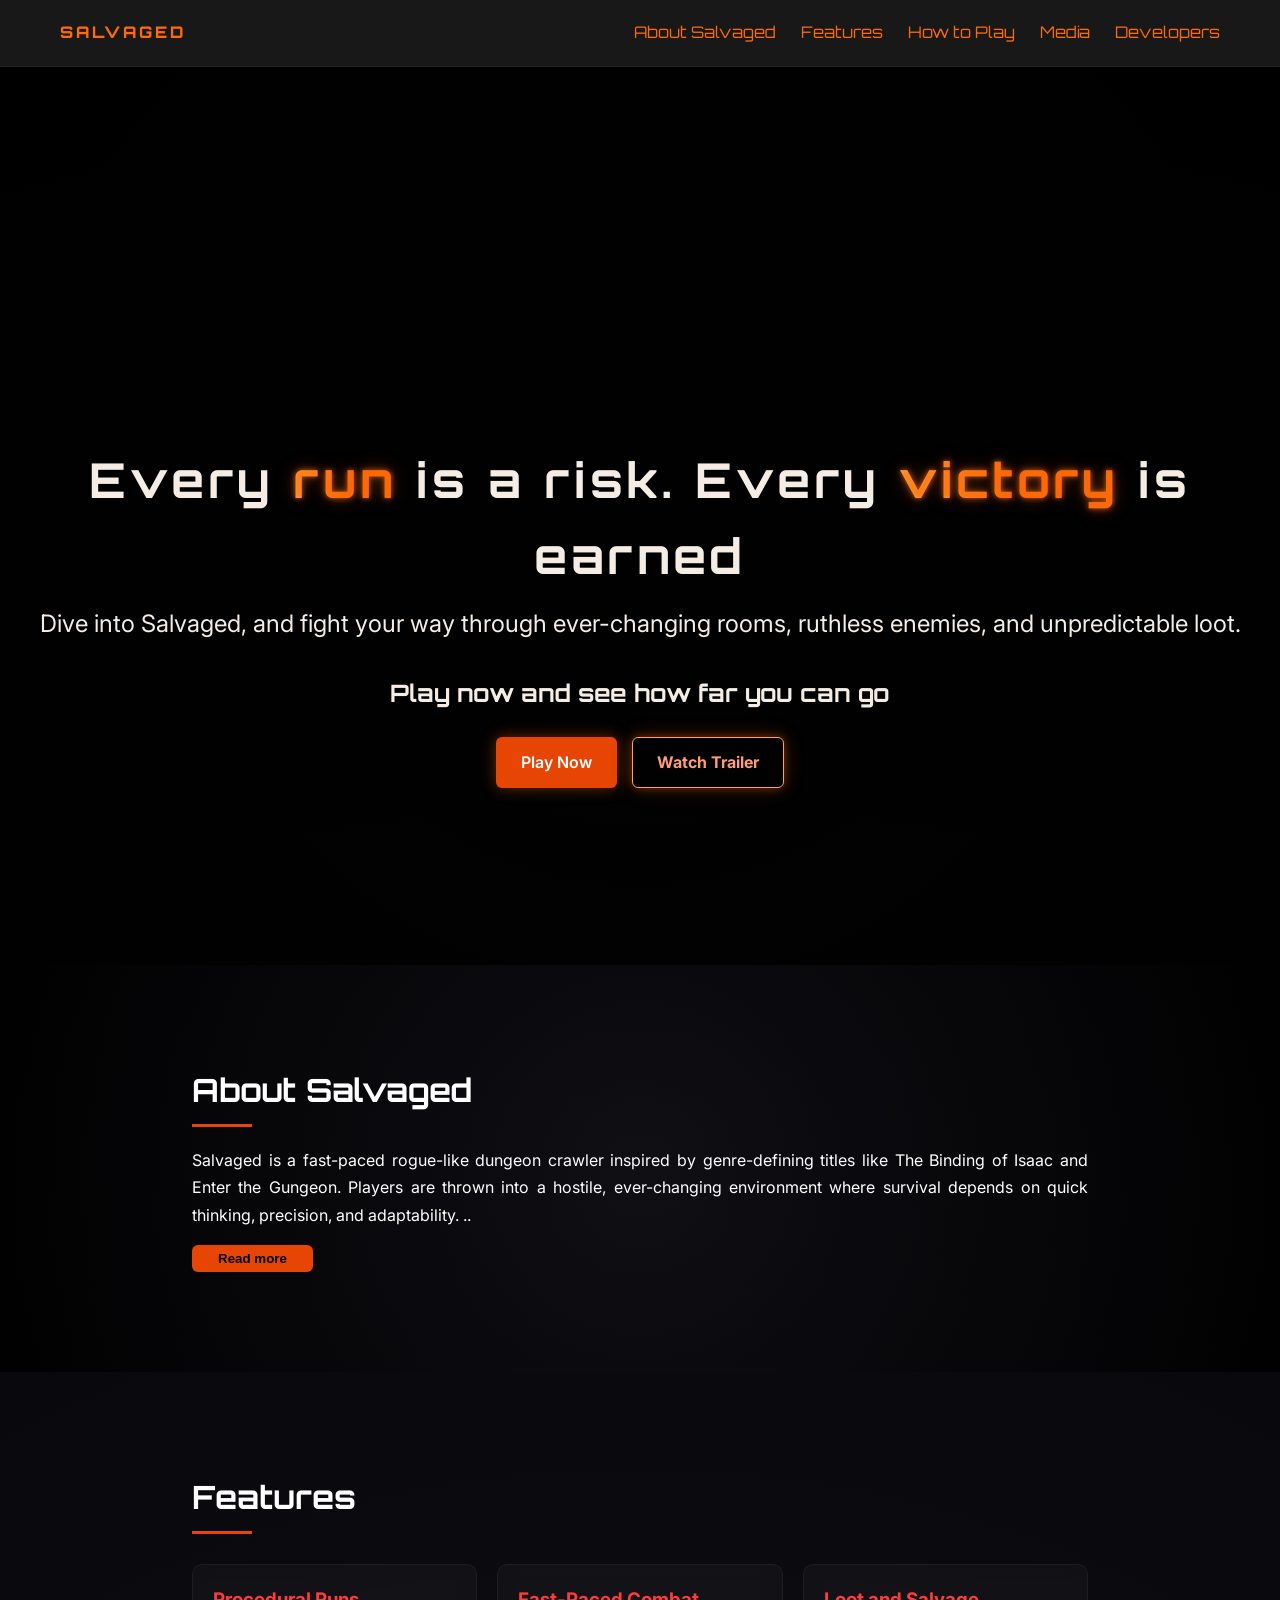
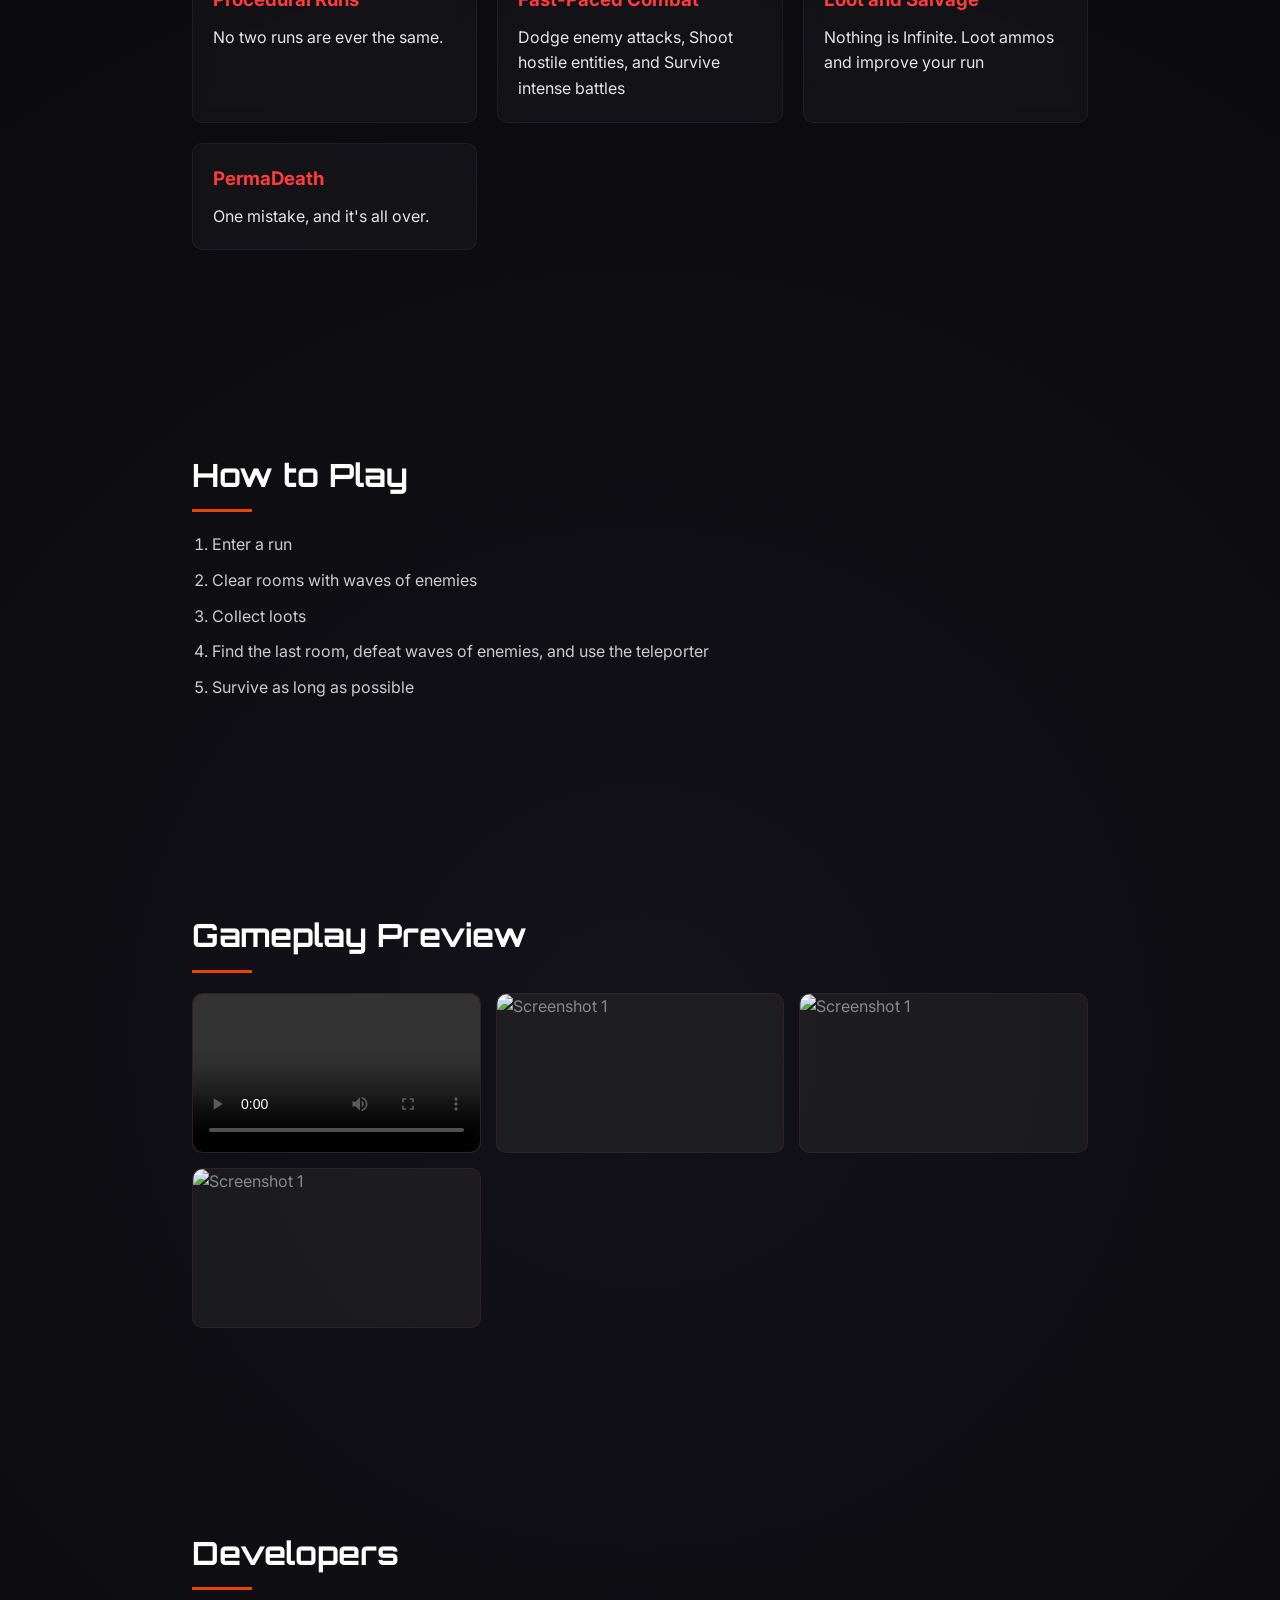
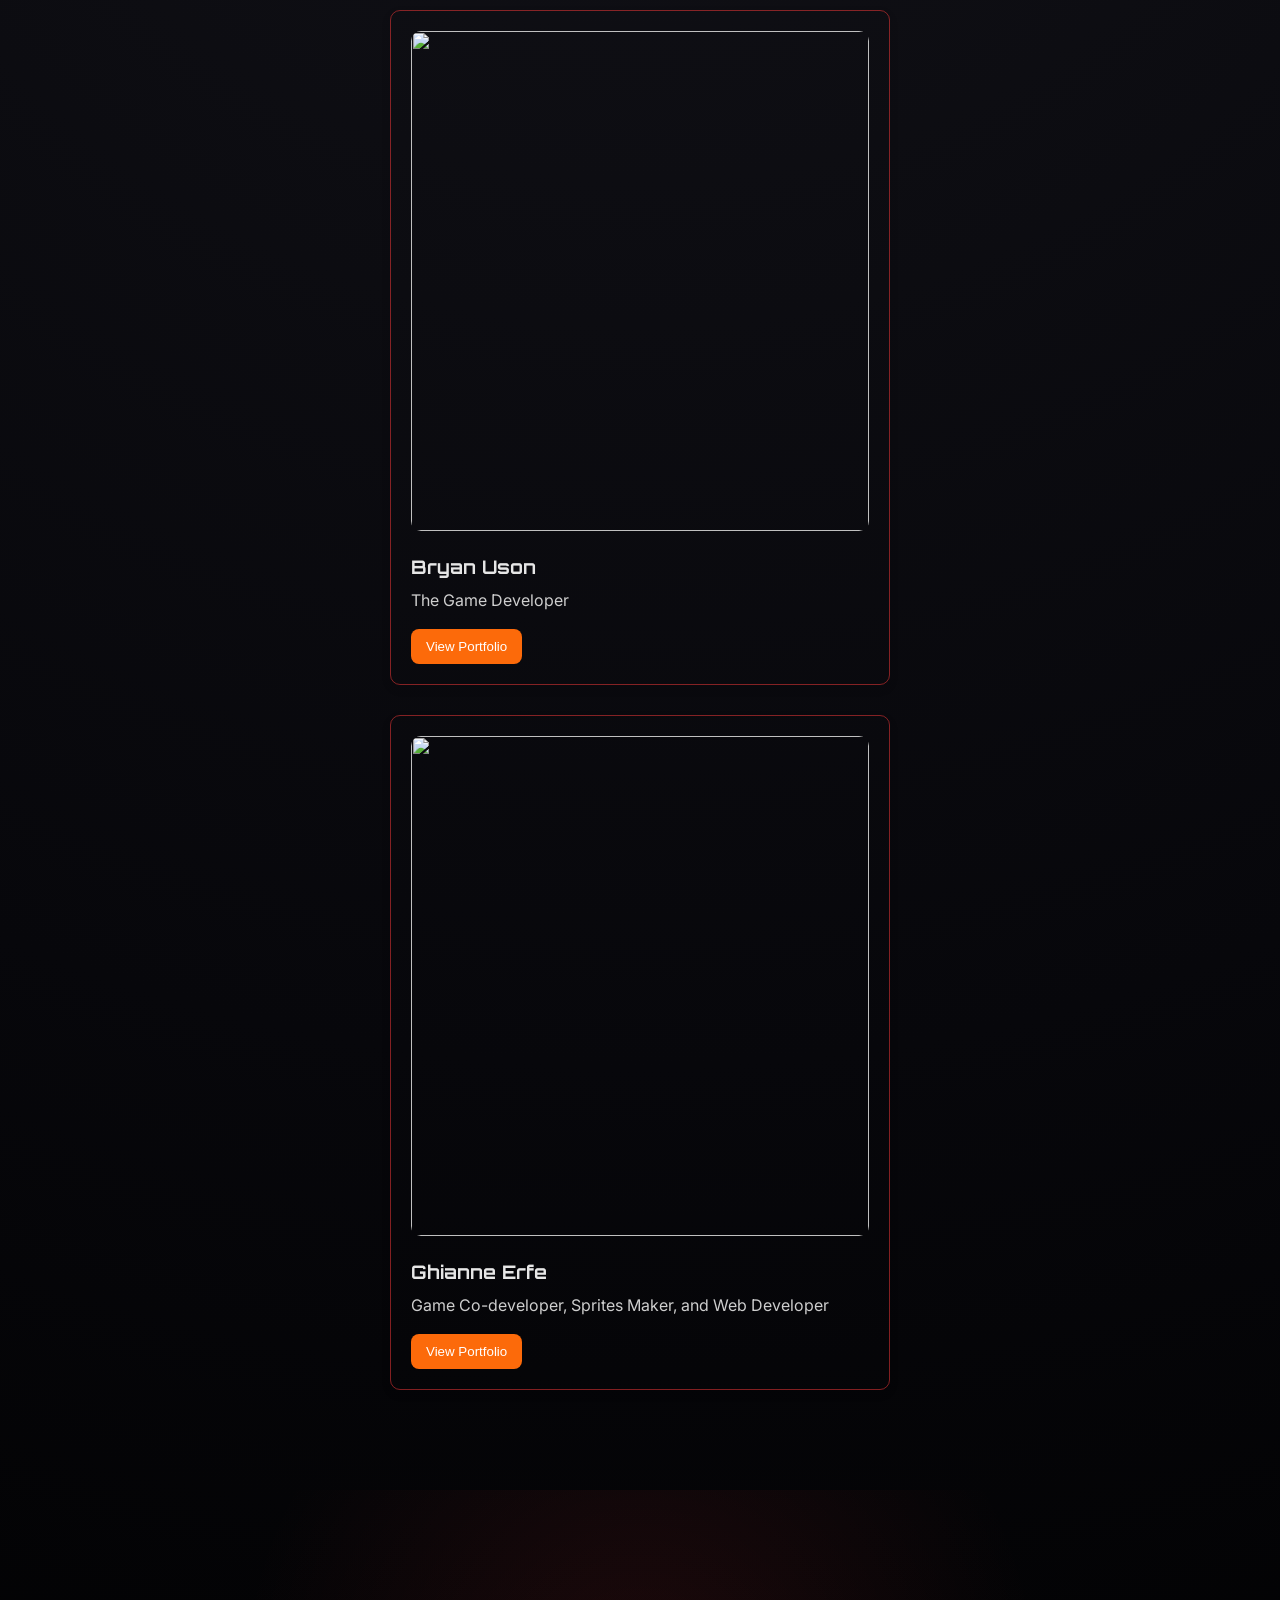
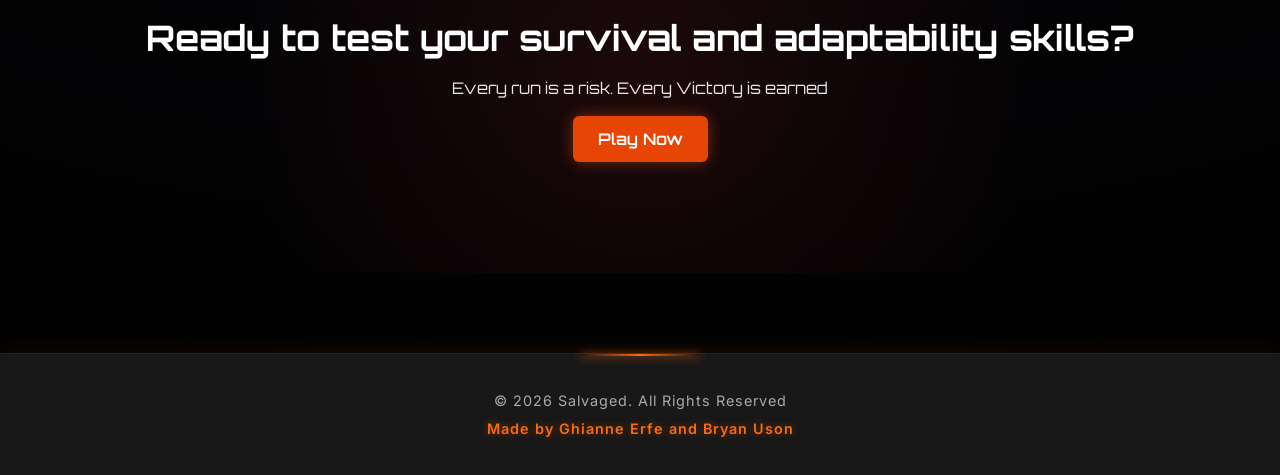
==== index.html @ c32dca3d "copilot changed indentation size to 4" ====
<!DOCTYPE html>
<html lang="en">
<head>
    <meta charset="UTF-8">
    <meta name="viewport" content="width=device-width, initial-scale=1.0">
    <link rel="stylesheet" href="styles/index.css">
    <title>Salvaged</title>
</head>
<body>
    <header class="hero">
        <nav class="navbar">
            <div class="logo">SALVAGED</div>
            <ul class="nav-links">
                <li><a href="#about">About Salvaged</a></li>
                <li><a href="#features">Features</a></li>
                <li><a href="#howtoplay">How to Play</a></li>
                <li><a href="#media">Media</a></li>
                <li><a href="#developers">Developers</a></li>
            </ul>
        </nav>

        <div class="hero-content">
            <h1>Every <span class="gradient-text">run</span> is a risk. Every <span class="gradient-text">victory</span> is earned</h1>
            <p id="subtitle">Dive into Salvaged, and fight your way through ever-changing rooms, ruthless enemies, and unpredictable loot.</p>
            <h3> Play now and see how far you can go</h3>
            <div class="hero-buttons">
                <a href="#play" class="btn primary">Play Now</a>
                <a href="#media" class="btn secondary">Watch Trailer</a>
            </div>
        </div>
    </header>

    <!-- ABOUT GAME SECTION -->
    <section class="section video-section" id="about">
        <video autoplay muted loop playsinline class="bg-video">
            <source src="../assets/placeholder-vid.mp4" type="video/mp4">
        </video>
        <div class="content">
            <h2>About Salvaged</h2>
            <p>
                Salvaged is a fast-paced rogue-like dungeon crawler inspired by genre-defining titles like The Binding of Isaac and Enter the Gungeon. Players are thrown into a hostile, ever-changing environment where survival depends on quick thinking, precision, and adaptability.
                <span id="dots">..</span>
            </p>

            <div id="more" style="display: none;">
                <p>
                Each run challenges you to navigate through a series of procedurally generated rooms, each filled with dangerous enemies, unpredictable hazards, and scarce resources. Your primary objective is to locate the hidden teleporter in every level, which serves as your only escape to the next stage—but reaching it is never easy.
                </p>

                <p>
                Combat is intense and unforgiving. You'll rely on a variety of weapons and tools to fight off waves of enemies, each with distinct behaviors and attack patterns. Defeating foes rewards you with salvageable loot, which can enhance your abilities, improve your chances of survival, or completely change your playstyle mid-run.
                </p>

                <p>
                However, every encounter comes with risk. Health is limited, mistakes are costly, and death is permanent. When you fall, you lose everything—forcing you to start over, but with the knowledge and experience gained from your previous attempt.
                </p>

                <p>
                At its core, Salvaged is about persistence and adaptation. No two runs are ever the same, and success depends on how well you can make use of what you find, react to what the game throws at you, and push forward despite the odds.
                </p>
            </div>
            <button onclick="toggleText()" id="btn">Read more</button>
        </div>
    </section>

    <!-- FEATURES SECTION -->
    <section class="section" id="features">
        <h2>Features</h2>

        <div class="feature-grid">
            <div class="feature-card">
                <h3>Procedural Runs</h3>
                <p>No two runs are ever the same.</p>
            </div>

            <div class="feature-card">
                <h3>Fast-Paced Combat</h3>
                <p>Dodge enemy attacks, Shoot hostile entities, and Survive intense battles</p>
            </div>

            <div class="feature-card">
                <h3>Loot and Salvage</h3>
                <p>Nothing is Infinite. Loot ammos and improve your run</p>
            </div>

            <div class="feature-card">
                <h3>PermaDeath</h3>
                <p>One mistake, and it's all over. </p>
            </div>
        </div>
    </section>

    <!-- HOW TO PLAY SECTION -->
    <section class="section" id="howtoplay">
        <h2>How to Play</h2>
        <ol>
            <li>Enter a run</li>
            <li>Clear rooms with waves of enemies</li>
            <li>Collect loots</li>
            <li>Find the last room, defeat waves of enemies, and use the teleporter</li>
            <li>Survive as long as possible</li>
        </ol>
    </section>

    <!-- MEDIA SECTION -->
    <section class="section" id="media">
        <h2>Gameplay Preview</h2>

        <div class="media-grid">
            <div class="media-box">
                <video controls>
                    <source src="../assets/placeholder-vid.mp4" type="video/mp4">
                </video>
            </div>

            <div class="media-box">
                <img src="../assets/game/salvaged_bg.jpg" alt="Screenshot 1" onclick="openLightbox(this)">
            </div>
            <div class="media-box">
                <img src="../assets/game/salvaged_bg.jpg" alt="Screenshot 1" onclick="openLightbox(this)">
            </div>
            <div class="media-box">
                <img src="../assets/game/salvaged_bg.jpg" alt="Screenshot 1" onclick="openLightbox(this)">
            </div>
        </div>

        <div id="lightbox" onclick="closeLightbox()">
            <img id="lightbox-img">
        </div>
    </section>

    <!-- DEVELOPERS SECTION -->
    <section class="section">
        <h2>Developers</h2>
        <div id="developers">
            <div class="card-container">

                <div class="dev-card">
                    <img src="../assets/game/salvaged_bg.jpg" alt="">
                    <h3>Bryan Uson</h3>
                    <p>The Game Developer</p>
                    <a href="../bryan.html" target="blank"><button>View Portfolio</button></a>
                </div>

                <div class="dev-card">
                    <img src="../assets/profile/ianne-pic.jpg" alt="">
                    <h3>Ghianne Erfe</h3>
                    <p>Game Co-developer, Sprites Maker, and Web Developer</p>
                    <a href="../ianne.html"><button>View Portfolio</button></a>
                </div>
            </div>
        </div>
    </section>

    <!-- FINAL CTA -->
    <section class="cta-section" id="play">
        <h2>Ready to test your survival and adaptability skills?</h2>
        <p>Every run is a risk. Every Victory is earned</p>
        <br>
        <a href="#" class="btn primary large">Play Now</a>
    </section>

    <!-- FOOTER -->
    <footer class="footer">
        <p>&copy; 2026 Salvaged. All Rights Reserved</p>
        <p>Made by Ghianne Erfe and Bryan Uson  </p>
    </footer>
    <script src="../components/script.js"></script>
</body>
</html>
---- styles/index.css ----
/* CSS HEX */
/* 
--graphite: #292929ff;
--charcoal: #585757ff;
--linen: #f5ece4ff;
--pumpkin-spice: #fc6a0aff;
--molten-orange: #e74504ff; */

@import url('https://fonts.googleapis.com/css2?family=Orbitron:wght@400;600;800&family=Inter:wght@300;400;600&display=swap');

*{
    margin: 0;
    padding: 0;
    box-sizing: border-box;
}

body{
    font-family: "Inter", sans-serif;
    background: radial-gradient(circle at center, #121218, #07070b 60%, #000);
    color: #e6e6e6;
    line-height: 1.6;
    overflow-x: hidden;
}

html{
    scroll-behavior: smooth;
}

::-webkit-scrollbar {
    width: 10px;
}

::-webkit-scrollbar-track {
    background: #292929; /* graphite */
}

::-webkit-scrollbar-thumb {
    background: linear-gradient(to bottom, #fc6a0a, #e74504);
    border-radius: 10px;
    box-shadow: 0 0 8px rgba(252, 106, 10, 0.4);
}

::-webkit-scrollbar-thumb:hover {
    background: linear-gradient(to bottom, #ff8c42, #fc6a0a);
}

/* NAVBAR */

.navbar{
    display: flex;
    justify-content: space-between;
    align-items: center;
    padding: 20px 60px;
    background: #29292999;
    backdrop-filter: blur(10px);
    border-bottom: 1px solid rgba(255, 255, 255, 0.05);
    position: fixed;
    width: 100%;
    top: 0;
    z-index: 1000;

    font-family: "Orbitron", sans-serif;
}

.logo{
    font-family: "Orbitron", sans-serif;
    font-weight: 800;
    letter-spacing: 3px;
    color: #fc6a0aff;
}
.nav-links{
    list-style: none;
    display: flex;
    gap: 25px;
}
.nav-links a{
    color: #fc6a0aff;
    text-decoration: none;
    transition: 0.3s;
}
.nav-links a:hover{
    color: #e74504ff;
    text-shadow: 0 0 8px rgba(255, 59, 59, 0.5);
}

/* HERO SECTION */

.hero{
    margin-top: 65px;
    height: 100vh;
    display: flex;
    align-items: center;
    justify-content: center;
    text-align: center;
    padding: 0 20px;
    background:
        radial-gradient(circle at center, rgba(0,0,0,0.4), transparent 60%),
        url("../assets/game/salvaged_bg.jpg");

    background-size: cover;
    background-position: center;
    background-repeat: no-repeat;
}
.hero::before {
    margin-top: 65px;
    height:100vh;
    content: "";
    position: absolute;
    inset: 0;

    background: radial-gradient(circle at center,
        rgba(0,0,0,0.6),
        rgba(0,0,0,0.85)
    );

    z-index: 1;
}
/* KEEP TEXT ABOVE */
.hero-content,
.hero-buttons {
    position: relative;
    z-index: 2;
}


.gradient-text{
    background: linear-gradient(to right, #ffb347, #fc6a0a, #fc6a0a);
    
    /* Standard */
    background-clip: text;
    color: transparent;

    /* For Chrome/Safari */
    -webkit-background-clip: text;
    -webkit-text-fill-color: transparent;
    
        text-shadow: 
        0 0 5px rgba(252, 106, 10, 0.6),
        0 0 10px rgba(252, 106, 10, 0.4),
        0 0 20px rgba(252, 106, 10, 0.3);
}

.hero-content{
    padding-top: 200px;
}


.hero-content h1{
    font-family: "Orbitron", sans-serif;
    font-size: 3rem;
    color: #f5ece4ff;
    letter-spacing: 4px;
    text-shadow: #e745041A;
}

.hero-content h3{
    font-family: "Orbitron", sans-serif;
    color: #f5ece4ff;
    font-size: 1.5rem;
    padding-top: 5px;
}

.hero-buttons {
    margin-top: 25px;
    display: flex;
    gap: 15px;
    justify-content: center;
}

#subtitle{
    margin-top: 10px;
    color: #f5ece4ff;
    max-width: 1500px;
    margin-inline: auto;
    font-size: 1.5rem;
    padding-bottom: 25px;
}

/* ABOUT */
#about p {
    text-align: justify;     
    line-height: 1.7;        
    margin-bottom: 16px;     
}

.video-section {
    position: relative;
    overflow: hidden;
    padding: 100px 60px;
}

/* VIDEO */
.bg-video {
    position: absolute;
    top: 50%;
    left: 50%;
    width: 100%;
    height: 100%;
    object-fit: cover;
    transform: translate(-50%, -50%);
    z-index: -2;
}
.video-section::before {
    content: "";
    position: absolute;
    inset: 0;
    background: radial-gradient(circle at center, rgba(18,18,24,0.7), rgba(0,0,0,0.9));
    z-index: -1;
}
.video-section .content {
    position: relative;
    z-index: 1;
    color: white;
}

/* BUTTONS */

#btn{
    padding: 5px 25px;
    border-radius: 6px;
    text-decoration: none;
    font-weight: 600;
    transition: 0.3s;
    border: 1px solid transparent;
    background: rgb(231, 69, 4);
}

.btn {
    padding: 12px 24px;
    border-radius: 6px;
    text-decoration: none;
    font-weight: 600;
    transition: 0.3s;
    border: 1px solid transparent;
}

.btn.primary {
    background: rgb(231, 69, 4);
    color: white;
    box-shadow: 0 0 15px #fc6a0a66; 
}

.btn.primary:hover{
    background: rgba(208, 59, 0);
    transform: translateY(-2px);
}


.btn.secondary{
    border: 1px solid rgb(255, 157, 119);
    color: rgb(255, 157, 119);
    box-shadow: 
        0 0 8px rgba(252, 106, 10, 0.35),
        0 0 20px rgba(252, 106, 10, 0.25);
    font-weight: 700;

}

.btn.secondary:hover{
    background: rgb(226, 68, 6, 0.4);
    color: rgb(226, 68, 6)
}

/* SECTIONS */

.section {
    padding: 100px 15%;
}

.section h2{
    font-family: "Orbitron", sans-serif;
    font-size: 2rem;
    margin-bottom: 20px;
    color: white;
    position: relative
}

.section h2::after{
    content:'';
    width: 60px;
    height: 3px;
    background: #e74504ff;
    display: block;
    margin-top: 8px;
    box-shadow: rgba(252, 106, 10, 0.5);
}

/* FEATURES */
.feature-grid{
    display: grid;
    grid-template-columns: repeat(auto-fit, minmax(220px, 1fr));
    gap: 20px;
    margin-top: 30px;
}

.feature-card{
    background: rgba(255, 255, 255, 0.03);
    border: 1px solid rgba(255, 255, 255, 0.05);
    padding: 20px;
    border-radius: 10px;
    transition: 0.3s;
    backdrop-filter: blur(8px);
}

.feature-card:hover {
    transform: translateY(-5px);
    border-color: rgba(252, 106, 10, 0.5);
    box-shadow: 0 0 20px rgba(255, 59, 59, 0.15);
}
.feature-card h3 {
    color: #ff3b3b;
    margin-bottom: 10px;
}

/* HOW TO PLAY */
ol {
    margin-top: 20px;
    padding-left: 20px;
}

ol li {
    margin-bottom: 10px;
    color: #ccc;
}

#howtoplay li {
    transition: all 0.2s ease;
    cursor: pointer;
}

#howtoplay li:hover {
    color: #fc6a0a;
    transform: translateX(5px);
}

/* MEDIA SECTION */

.media-grid{
    display: grid;
    grid-template-columns: repeat(auto-fit, minmax(250px, 1fr));
    gap: 15px;
    margin-top: 20px;
}
.media-box {
    height: 160px;
    background: rgba(255, 255, 255, 0.05);
    border: 1px solid rgba(255, 59, 59, 0.1);
    border-radius: 10px;
    display: flex;
    align-items: center;
    justify-content: center;
    color: #888;
    transition: 0.3s;
}
.media-box video {
    width: 100%;
    height: 100%;
    object-fit: cover;
    border-radius: 10px;
}
.media-box img {
    width: 100%;
    height: 100%;
    object-fit: cover;
    border-radius: 10px;
}

/* LIGHTBOX */

#lightbox {
    position: fixed;
    inset: 0;
    background: rgba(0, 0, 0, 0.9);

    display: none;
    align-items: center;
    justify-content: center;

    z-index: 9999;
}

#lightbox img {
    max-width: 90%;
    max-height: 90%;
    border-radius: 10px;
}

.media-box:hover {
    border-color: #ff3b3b;
    box-shadow: 0 0 15px rgba(255, 59, 59, 0.2);
}


/* DEVELOPERS SECTION */
#developers{
    font-family: "Orbitron", sans-serif;

}
.card-container{
    display: flex;
    justify-content: center;
    gap: 30px;
    flex-wrap: wrap;
}
.dev-card {
    width: 500px;
    padding: 20px;
    border-radius: 15px;
    box-shadow: 0 4px 10px rgba(0,0,0,0.1);
    transition: transform 0.3s ease;
    border: 1px solid rgba(255, 59, 59, .5);
    border-radius: 10px;
}
.dev-card img {
    width: 100%;
    height: 500px;
    object-fit: cover;
    border-radius: 10px;
}
.dev-card:hover{
    transform: translateY(-10px);
    border-color: #ff3b3b;
    box-shadow: 0 0 20px rgba(255, 59, 59, 0.3);
}

.dev-card h3 {
    margin: 15px 0 5px;
}

.dev-card p {
    color: #cecece;
    font-family: "Inter", sans-serif;
}

.dev-card button {
    margin-top: 15px;
    padding: 10px 15px;
    border: none;
    background: #fc6a0a; 
    color: white;
    border-radius: 8px;
    cursor: pointer;
    transition: background 0.3s;
    
}

.dev-card button:hover {
    background: #292929; 
}



/* CALL TO ACTION */
.cta-section {
    text-align: center;
    padding: 120px 20px;
    background: radial-gradient(circle at center, rgba(255, 59, 59, 0.1), transparent 60%);
    font-family: "Orbitron", sans-serif;
}

.cta-section h2 {
    font-size: 2.2rem;
    color: #fff;
}

.cta-section p {
    color: #e5e5e5;
    margin-top: 10px;
}

/* FOOTER */


.footer {
    margin-top: 80px;
    padding: 30px 20px;
    text-align: center;

    background: rgba(41, 41, 41, 0.6); 
    backdrop-filter: blur(10px);

    border-top: 1px solid rgba(255, 255, 255, 0.05);
    box-shadow: 0 -5px 20px rgba(252, 106, 10, 0.08);

    font-size: 0.9rem;
    color: #aaa;

    position: relative;
}


.footer::before {
    content: "";
    position: absolute;
    top: 0;
    left: 50%;
    transform: translateX(-50%);
    width: 120px;
    height: 2px;
    background: linear-gradient(to right, transparent, #fc6a0a, transparent);
    box-shadow: 0 0 10px #fc6a0a;
}


.footer p {
    margin: 5px 0;
    letter-spacing: 1px;
}


.footer p:last-child {
    color: #fc6a0a;
    font-weight: 600;
    text-shadow: 0 0 8px rgba(252, 106, 10, 0.4);
}

.footer:hover {
    box-shadow: 0 -5px 30px rgba(252, 106, 10, 0.15);
}


/* TEXT ANIMATIONS */
h2, .feature-card h3, .dev-card h3 {
    animation: colorShift 2s infinite alternate ease-in-out;
}


@keyframes colorShift {
    0%{
        
        color: #fc6a0aff;
    }
    100% {
        color: rgb(208, 0, 0); 
    }
}
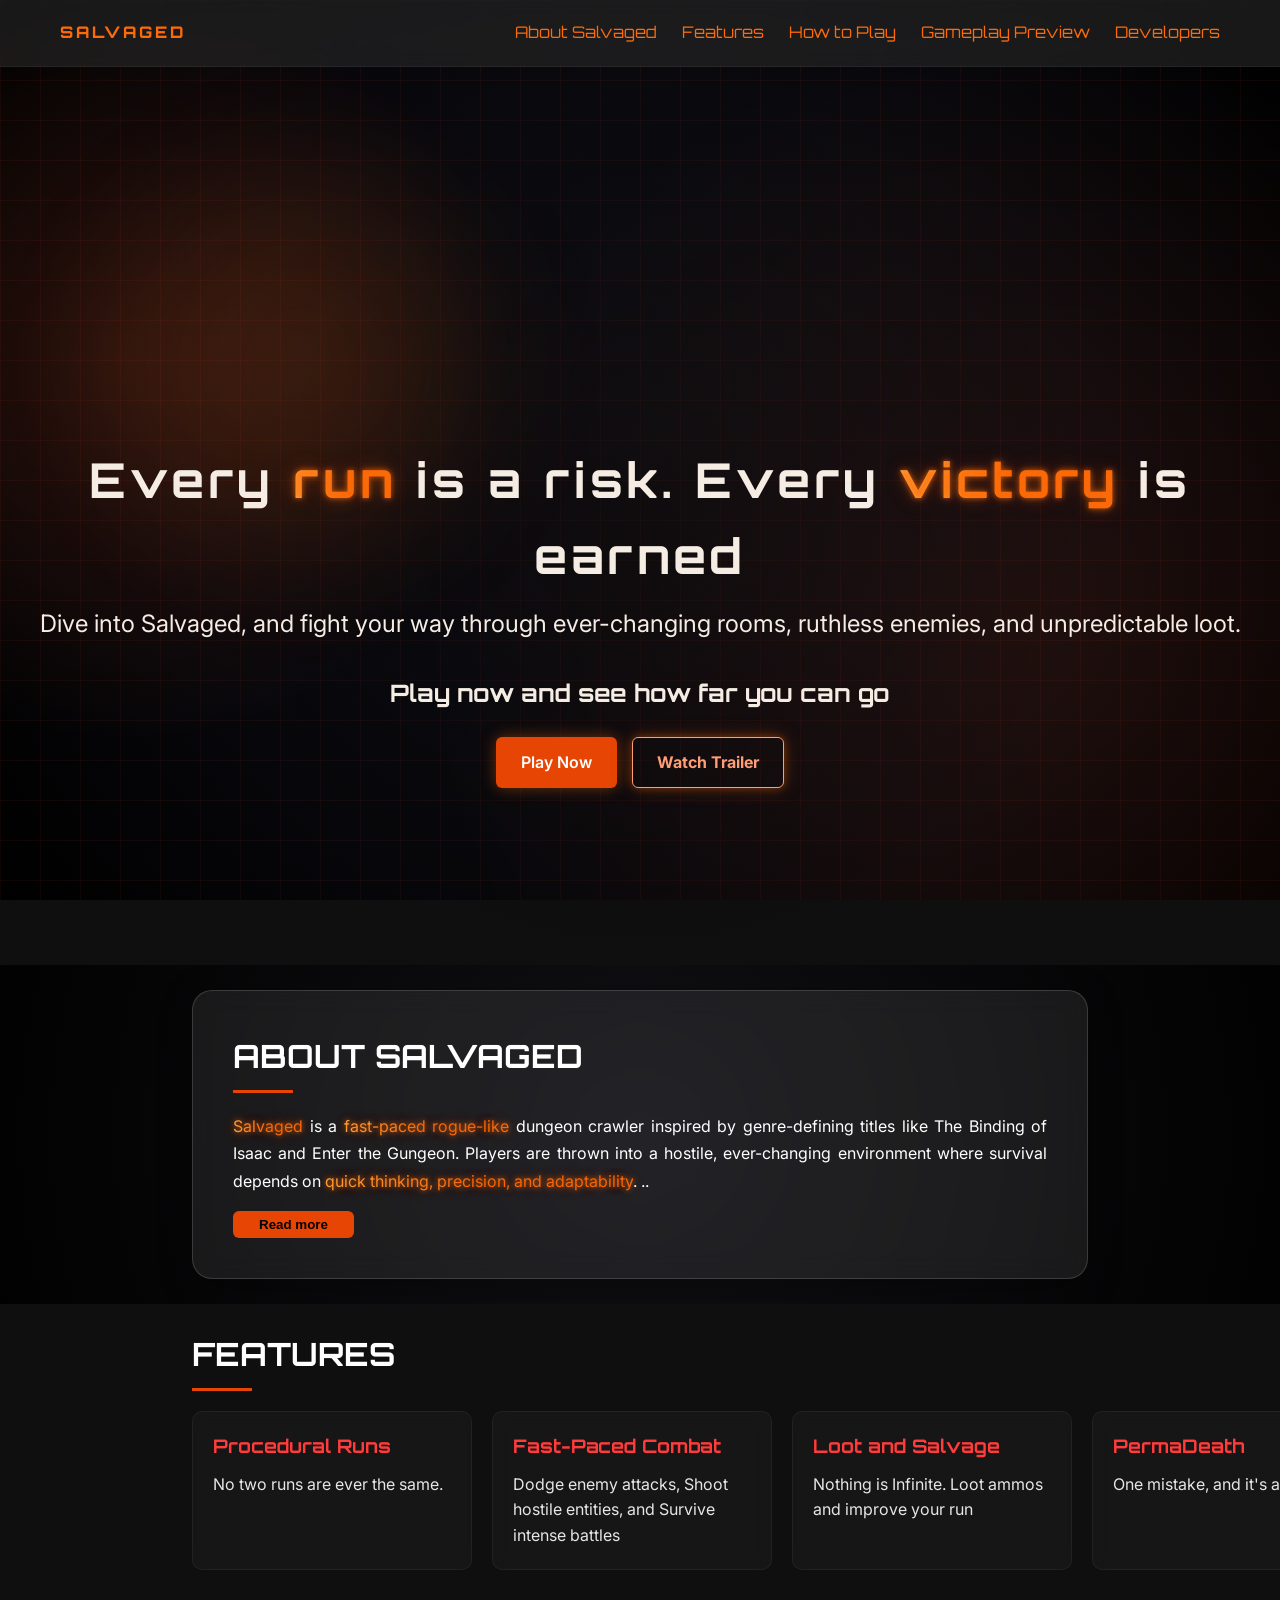
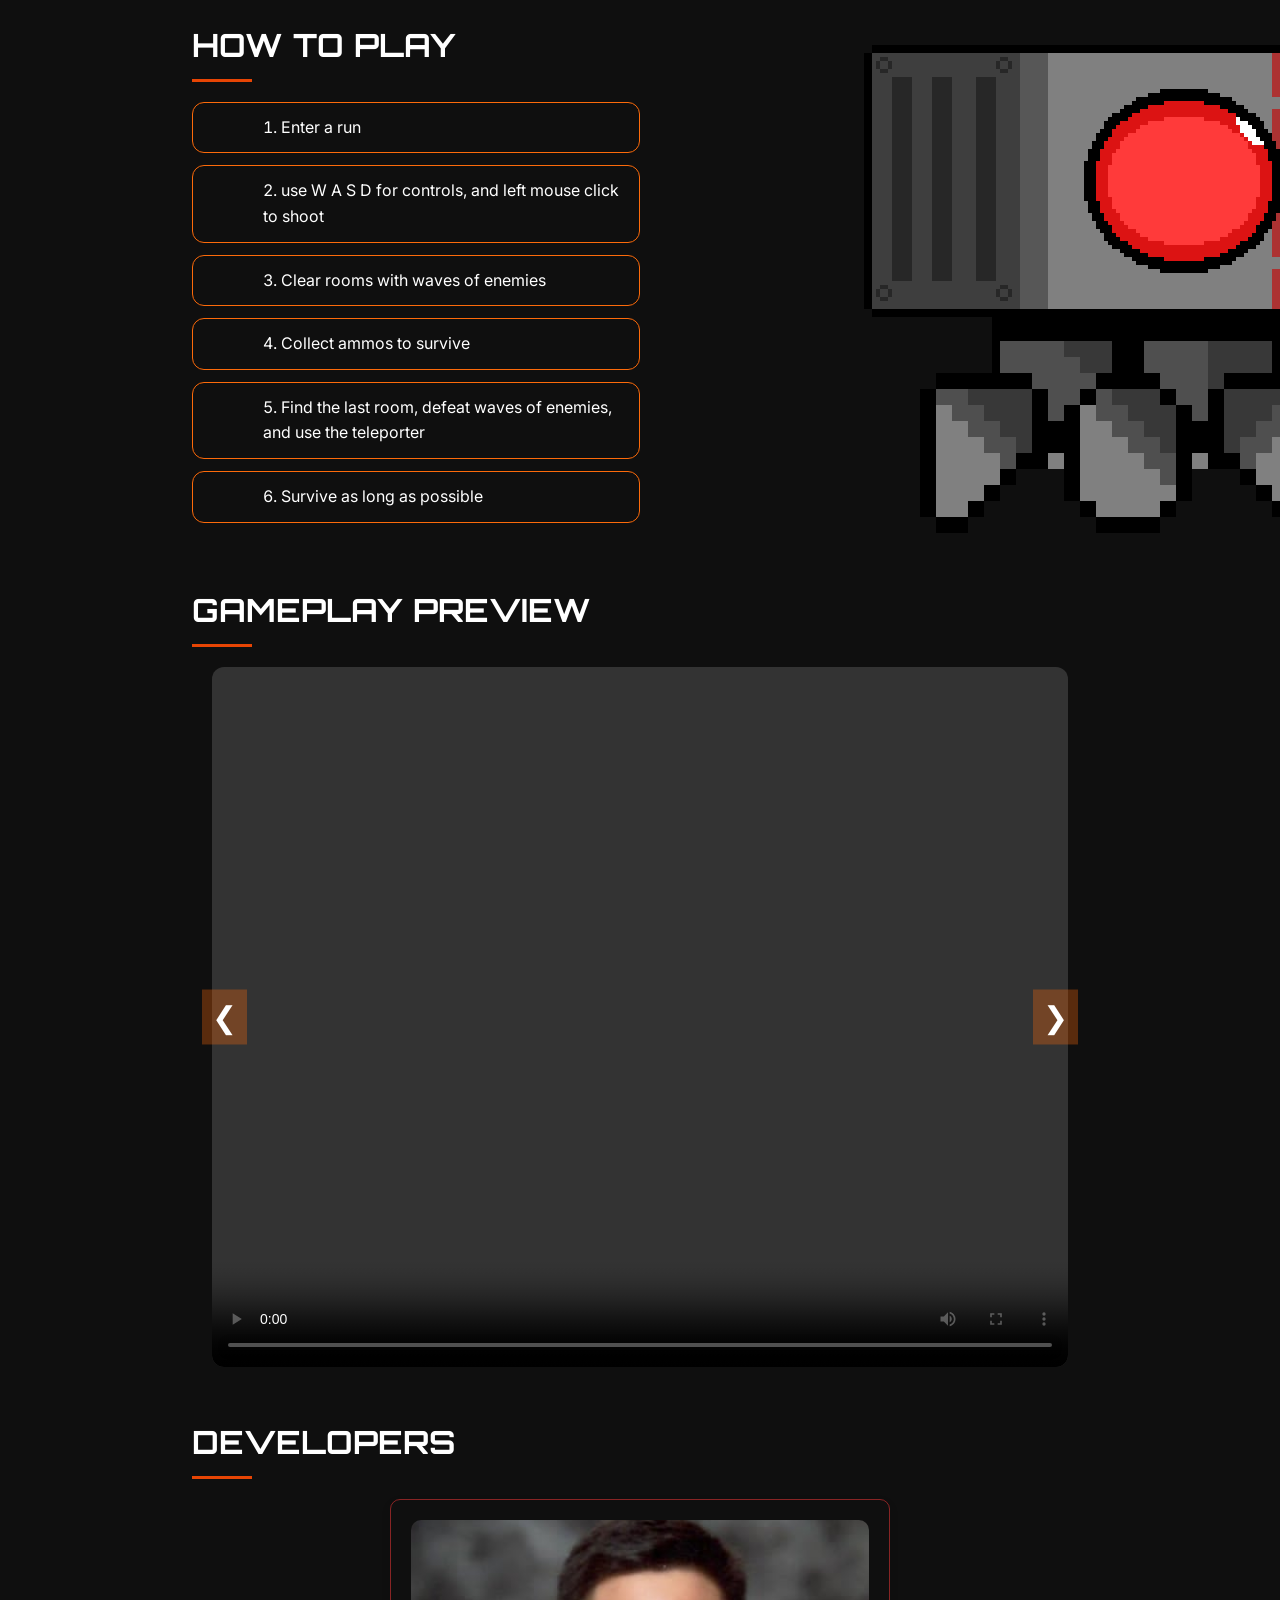
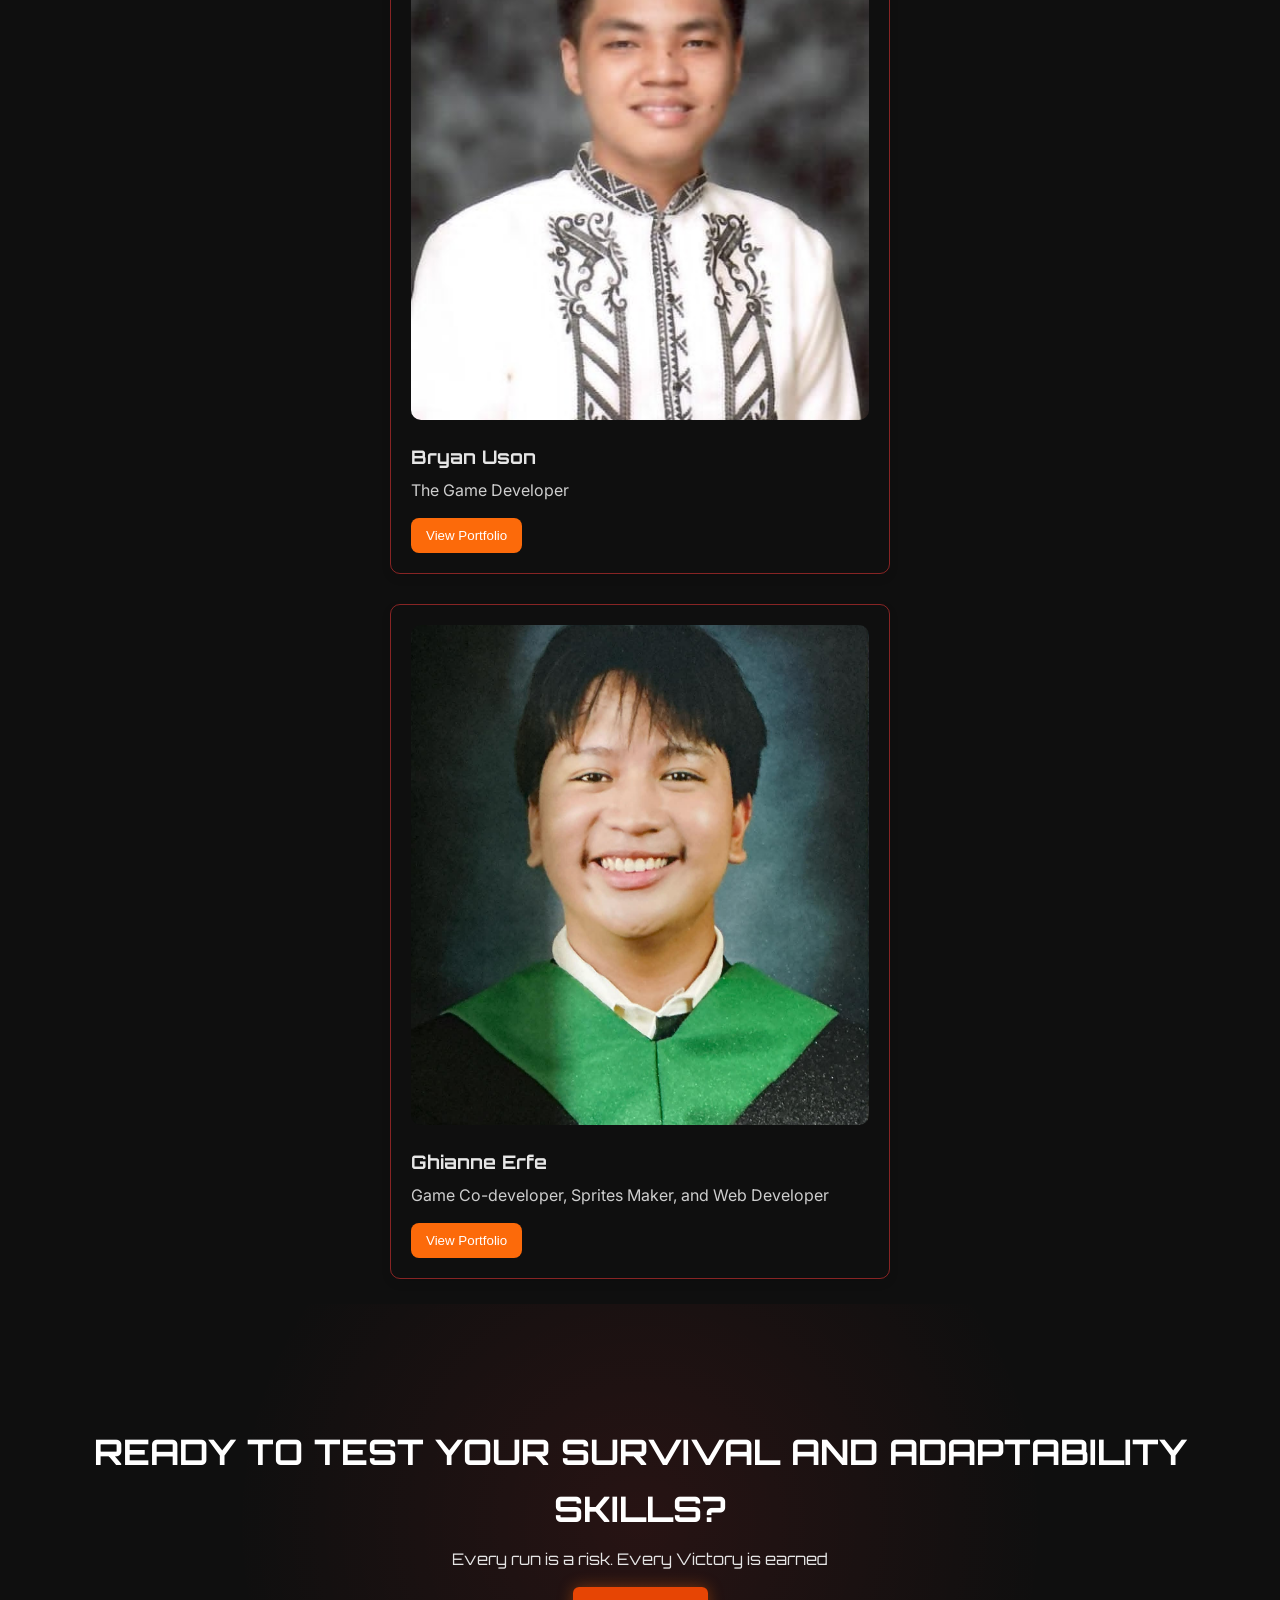
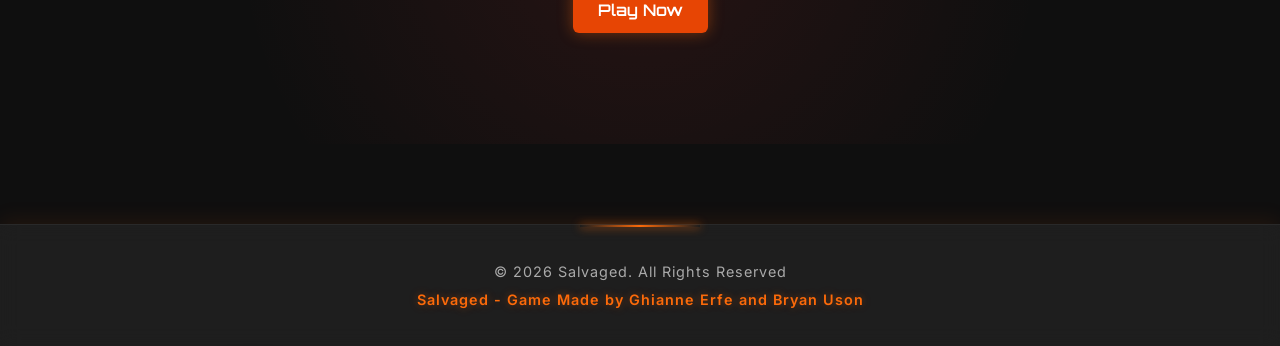
==== commit b8c8239d: "Add game clip video, multiple preview images, and create main index page; update portfolio links to " ====
--- a/index.html
+++ b/index.html
@@ -3,10 +3,12 @@
 <head>
     <meta charset="UTF-8">
     <meta name="viewport" content="width=device-width, initial-scale=1.0">
-    <link rel="stylesheet" href="styles/index.css">
+    <link rel="stylesheet" href="styles/styling.css">
     <title>Salvaged</title>
 </head>
 <body>
+    <div id="cursor-glow"></div>
+    <!-- NAVBAR SECTION -->
     <header class="hero">
         <nav class="navbar">
             <div class="logo">SALVAGED</div>
@@ -14,8 +16,8 @@
                 <li><a href="#about">About Salvaged</a></li>
                 <li><a href="#features">Features</a></li>
                 <li><a href="#howtoplay">How to Play</a></li>
-                <li><a href="#media">Media</a></li>
-                <li><a href="#developers">Developers</a></li>
+                <li><a href="#media">Gameplay Preview</a></li>
+                <li><a href="#developer">Developers</a></li>
             </ul>
         </nav>
 
@@ -23,148 +25,170 @@
             <h1>Every <span class="gradient-text">run</span> is a risk. Every <span class="gradient-text">victory</span> is earned</h1>
             <p id="subtitle">Dive into Salvaged, and fight your way through ever-changing rooms, ruthless enemies, and unpredictable loot.</p>
             <h3> Play now and see how far you can go</h3>
-            <div class="hero-buttons">
-                <a href="#play" class="btn primary">Play Now</a>
-                <a href="#media" class="btn secondary">Watch Trailer</a>
-            </div>
+        <div>
+
+        <div class="hero-buttons">
+            <a href="#play" class="btn primary">Play Now</a>
+            <a href="#media" class="btn secondary">Watch Trailer</a>
         </div>
     </header>
 
     <!-- ABOUT GAME SECTION -->
+
     <section class="section video-section" id="about">
-        <video autoplay muted loop playsinline class="bg-video">
-            <source src="../assets/placeholder-vid.mp4" type="video/mp4">
-        </video>
+
+    <video autoplay muted loop playsinline class="bg-video">
+        <source src="assets/game-clip.mp4" type="video/mp4">
+    </video>
         <div class="content">
-            <h2>About Salvaged</h2>
+            <h2>ABOUT SALVAGED</h2>
             <p>
-                Salvaged is a fast-paced rogue-like dungeon crawler inspired by genre-defining titles like The Binding of Isaac and Enter the Gungeon. Players are thrown into a hostile, ever-changing environment where survival depends on quick thinking, precision, and adaptability.
+                <span class="gradient-text">Salvaged</span> is a <span class="gradient-text">fast-paced rogue-like</span> dungeon crawler inspired by genre-defining titles like The Binding of Isaac and Enter the Gungeon. Players are thrown into a hostile, ever-changing environment where survival depends on <span class="gradient-text">quick thinking, precision, and adaptability</span>.
                 <span id="dots">..</span>
             </p>
 
             <div id="more" style="display: none;">
                 <p>
-                Each run challenges you to navigate through a series of procedurally generated rooms, each filled with dangerous enemies, unpredictable hazards, and scarce resources. Your primary objective is to locate the hidden teleporter in every level, which serves as your only escape to the next stage—but reaching it is never easy.
+                Each run challenges you to navigate through a series of <span class="gradient-text">procedurally generated rooms</span>, each filled with <span class="gradient-text">dangerous enemies, unpredictable hazards, and scarce resources</span>. Your primary objective is to locate the hidden teleporter in every level, which serves as your only escape to the next stage—but reaching it is never easy.
                 </p>
 
                 <p>
-                Combat is intense and unforgiving. You'll rely on a variety of weapons and tools to fight off waves of enemies, each with distinct behaviors and attack patterns. Defeating foes rewards you with salvageable loot, which can enhance your abilities, improve your chances of survival, or completely change your playstyle mid-run.
+                Combat is <span class="gradient-text">intense and unforgiving</span>. You'll rely on a variety of weapons and tools to fight off waves of enemies, each with distinct behaviors and attack patterns. Defeating foes rewards you with salvageable loot, which can enhance your abilities, improve your chances of survival, or completely change your playstyle mid-run.
                 </p>
 
                 <p>
-                However, every encounter comes with risk. Health is limited, mistakes are costly, and death is permanent. When you fall, you lose everything—forcing you to start over, but with the knowledge and experience gained from your previous attempt.
+                However, every encounter comes with risk. Health is limited, mistakes are costly, and <span class="gradient-text">death is permanent</span>. When you fall, you lose everything—forcing you to start over, but with the knowledge and experience gained from your previous attempt.
                 </p>
 
                 <p>
-                At its core, Salvaged is about persistence and adaptation. No two runs are ever the same, and success depends on how well you can make use of what you find, react to what the game throws at you, and push forward despite the odds.
+                At its core, Salvaged is about <span class="gradient-text">persistence and adaptation</span>. No two runs are ever the same, and success depends on how well you can make use of what you find, react to what the game throws at you, and push forward despite the odds.
                 </p>
             </div>
+
             <button onclick="toggleText()" id="btn">Read more</button>
         </div>
     </section>
 
     <!-- FEATURES SECTION -->
-    <section class="section" id="features">
-        <h2>Features</h2>
+    <section class="section features" id="features">
+        <h2>FEATURES</h2>
 
         <div class="feature-grid">
-            <div class="feature-card">
-                <h3>Procedural Runs</h3>
-                <p>No two runs are ever the same.</p>
-            </div>
 
-            <div class="feature-card">
-                <h3>Fast-Paced Combat</h3>
-                <p>Dodge enemy attacks, Shoot hostile entities, and Survive intense battles</p>
-            </div>
 
-            <div class="feature-card">
-                <h3>Loot and Salvage</h3>
-                <p>Nothing is Infinite. Loot ammos and improve your run</p>
-            </div>
+                <div class="feature-card">
+                    <h3>Procedural Runs</h3>
+                    <p>No two runs are ever the same.</p>
+                </div>
 
-            <div class="feature-card">
-                <h3>PermaDeath</h3>
-                <p>One mistake, and it's all over. </p>
+                <div class="feature-card">
+                    <h3>Fast-Paced Combat</h3>
+                    <p>Dodge enemy attacks, Shoot hostile entities, and Survive intense battles</p>
+                </div>
+
+                <div class="feature-card">
+                    <h3>Loot and Salvage</h3>
+                    <p>Nothing is Infinite. Loot ammos and improve your run</p>
+                </div>
+
+                <div class="feature-card">
+                    <h3>PermaDeath</h3>
+                    <p>One mistake, and it's all over.</p>
+                </div>
+
             </div>
         </div>
     </section>
 
-    <!-- HOW TO PLAY SECTION -->
-    <section class="section" id="howtoplay">
-        <h2>How to Play</h2>
+     <!-- HOW TO PLAY SECTION -->
+      <section class="section howtoplay" id="howtoplay">
+        <h2>HOW TO PLAY</h2>
         <ol>
             <li>Enter a run</li>
+            <li>use W A S D for controls, and left mouse click to shoot</li>
             <li>Clear rooms with waves of enemies</li>
-            <li>Collect loots</li>
+            <li>Collect ammos to survive</li>
             <li>Find the last room, defeat waves of enemies, and use the teleporter</li>
             <li>Survive as long as possible</li>
         </ol>
-    </section>
+      </section>
 
-    <!-- MEDIA SECTION -->
-    <section class="section" id="media">
-        <h2>Gameplay Preview</h2>
+      <!-- MEDIA SECTION -->
+      <section class="section media" id="media">
+            <h2>GAMEPLAY PREVIEW</h2>
 
-        <div class="media-grid">
-            <div class="media-box">
-                <video controls>
-                    <source src="../assets/placeholder-vid.mp4" type="video/mp4">
-                </video>
-            </div>
+            <div class="carousel-media">
+                <button class="nav prev" onclick="prevSlide()">❮</button>
 
-            <div class="media-box">
-                <img src="../assets/game/salvaged_bg.jpg" alt="Screenshot 1" onclick="openLightbox(this)">
-            </div>
-            <div class="media-box">
-                <img src="../assets/game/salvaged_bg.jpg" alt="Screenshot 1" onclick="openLightbox(this)">
-            </div>
-            <div class="media-box">
-                <img src="../assets/game/salvaged_bg.jpg" alt="Screenshot 1" onclick="openLightbox(this)">
-            </div>
-        </div>
+                <div class="carousel-track-media">
+                    <div class="slide active">
+                        <video controls>
+                            <source src="assets/game-clip.mp4" type="video/mp4">
+                        </video>
+                    </div>
 
-        <div id="lightbox" onclick="closeLightbox()">
-            <img id="lightbox-img">
-        </div>
-    </section>
+                    <div class="slide">
+                        <img src="assets/preview1.png">
+                    </div>
+                    <div class="slide">
+                        <img src="assets/preview2.png">
+                    </div>
+                    <div class="slide">
+                        <img src="assets/preview3.png">
+                    </div>
+                    <div class="slide">
+                        <img src="assets/preview4.png">
+                    </div>
 
-    <!-- DEVELOPERS SECTION -->
-    <section class="section">
-        <h2>Developers</h2>
-        <div id="developers">
-            <div class="card-container">
-
-                <div class="dev-card">
-                    <img src="../assets/game/salvaged_bg.jpg" alt="">
-                    <h3>Bryan Uson</h3>
-                    <p>The Game Developer</p>
-                    <a href="../bryan.html" target="blank"><button>View Portfolio</button></a>
                 </div>
 
-                <div class="dev-card">
-                    <img src="../assets/profile/ianne-pic.jpg" alt="">
-                    <h3>Ghianne Erfe</h3>
-                    <p>Game Co-developer, Sprites Maker, and Web Developer</p>
-                    <a href="../ianne.html"><button>View Portfolio</button></a>
+                <button class="nav next" onclick="nextSlide()">❯</button>
+            </div>
+        </section>
+
+       <!-- DEVELOPERS SECTION -->
+
+        <section class="section developers" id="developer">
+            <h2>DEVELOPERS</h2>
+            <div id="developers">
+                <div class="card-container">
+
+                    <div class="dev-card">
+                        <img src="assets/brian-pic.png" alt="">
+                        <h3>Bryan Uson</h3>
+                        <p>The Game Developer</p>
+                        <a href="portfolio/bryan.html" target="blank"><button>View Portfolio</button></a>
+                    </div>
+
+                    <div class="dev-card">
+                        <img src="assets/ianne-grad.jpg" alt="">
+                        <h3>Ghianne Erfe</h3>
+                        <p>Game Co-developer, Sprites Maker, and Web Developer</p>
+                        <a href="portfolio/ianne.html"><button>View Portfolio</button></a>
+                    </div>
                 </div>
+        
+                
+
             </div>
-        </div>
-    </section>
+       </section>
 
-    <!-- FINAL CTA -->
-    <section class="cta-section" id="play">
-        <h2>Ready to test your survival and adaptability skills?</h2>
-        <p>Every run is a risk. Every Victory is earned</p>
-        <br>
-        <a href="#" class="btn primary large">Play Now</a>
-    </section>
+       <!-- FINAL CTA -->
+        <section class="cta-section" id="play">
+            <h2>READY TO TEST YOUR SURVIVAL AND ADAPTABILITY SKILLS?</h2>
+            <p>Every run is a risk. Every Victory is earned</p>
+            <br>
+            <a href="#" class="btn primary large">Play Now</a>
+        </section>
 
-    <!-- FOOTER -->
-    <footer class="footer">
-        <p>&copy; 2026 Salvaged. All Rights Reserved</p>
-        <p>Made by Ghianne Erfe and Bryan Uson  </p>
-    </footer>
-    <script src="../components/script.js"></script>
+        <!-- FOOTER -->
+        <footer class="footer">
+            <p>&copy; 2026 Salvaged. All Rights Reserved</p>
+            <p>Salvaged - Game Made by Ghianne Erfe and Bryan Uson  </p>
+        </footer>
+    <script src="components/Salvaged.js"></script>
+    <script src="components/script.js"></script>
+    <canvas id="trail-canvas"></canvas>
+    <script src="components/mouse-animate.js"></script>
 </body>
 </html>
--- a/styles/styling.css
+++ b/styles/styling.css
@@ -0,0 +1,692 @@
+/* CSS HEX */
+/* 
+--graphite: #292929ff;
+--charcoal: #585757ff;
+--linen: #f5ece4ff;
+--pumpkin-spice: #fc6a0aff;
+--molten-orange: #e74504ff; */
+
+
+@import url('https://fonts.googleapis.com/css2?family=Orbitron:wght@400;600;800&family=Inter:wght@300;400;600&display=swap');
+
+*{
+    margin: 0;
+    padding: 0;
+    box-sizing: border-box;
+}
+
+
+body{
+    font-family: "Inter", sans-serif;
+
+    color: #e6e6e6;
+    line-height: 1.6;
+    overflow-x: hidden;
+
+    position: relative;
+
+    background-color: #0f0f0f; /* base color */
+
+    background-image: 
+        /* GRID (TOP LAYER) */
+        linear-gradient(rgba(255, 91, 41, 0.05) 1px, transparent 1px),
+        linear-gradient(90deg, rgba(255, 91, 41, 0.05) 1px, transparent 1px),
+
+        /* GLOWS */
+        radial-gradient(circle at 10% 40%, rgba(255, 91, 41, 0.15), transparent 30%),
+        radial-gradient(circle at 80% 70%, rgba(255, 91, 41, 0.1), transparent 50%),
+        radial-gradient(circle at center, #121218, #07070b 60%, #000);
+        background-attachment: fixed;
+        background-size: 
+            40px 40px,
+            40px 40px,
+            auto,
+            auto,
+            auto; 
+}
+body::before,
+body::after {
+    content: "";
+    position: fixed;
+    width: 600px;
+    height: 600px;
+
+    background: radial-gradient(circle, rgba(252,106,10,0.25), transparent 60%);
+
+    pointer-events: none;
+    z-index: 0;
+
+    filter: blur(60px);
+    opacity: 0.7;
+
+    animation: floatGlow 12s ease-in-out infinite;
+}
+body::after {
+    width: 500px;
+    height: 500px;
+
+    background: radial-gradient(circle, rgba(231,69,4,0.2), transparent 60%);
+
+    animation: floatGlow2 15s ease-in-out infinite;
+}
+@keyframes floatGlow {
+    0%   { transform: translate(10vw, 20vh); }
+    50%  { transform: translate(60vw, 40vh); }
+    100% { transform: translate(10vw, 20vh); }
+
+}
+
+@keyframes floatGlow2 {
+    0%   { transform: translate(70vw, 10vh); }
+    50%  { transform: translate(20vw, 60vh); }
+    100% { transform: translate(70vw, 10vh); }
+}
+html{
+    scroll-behavior: smooth;
+}
+
+/* FOR SCROLLBAR */
+/* Scrollbar width */
+::-webkit-scrollbar {
+    width: 10px;
+}
+
+/* Track (background) */
+::-webkit-scrollbar-track {
+    background: #c1c40f00; /* graphite */
+}
+
+/* Handle (the draggable part) */
+::-webkit-scrollbar-thumb {
+    background: linear-gradient(to bottom, #fc6a0a, #e74504);
+    border-radius: 10px;
+    box-shadow: 0 0 8px rgba(252, 106, 10, 0.4);
+}
+
+/* Hover effect */
+::-webkit-scrollbar-thumb:hover {
+    background: linear-gradient(to bottom, #ff8c42, #fc6a0a);
+}
+
+/* NAVBAR */
+
+.navbar{
+    display: flex;
+    justify-content: space-between;
+    align-items: center;
+
+    padding: 20px 60px;
+
+    background: #29292999;
+    backdrop-filter: blur(10px);
+
+    border-bottom: 1px solid rgba(255, 255, 255, 0.05);
+
+    position: fixed;
+    width: 100%;
+    top: 0;
+    z-index: 1000;
+
+    font-family: "Orbitron", sans-serif;
+}
+
+.logo{
+    font-family: "Orbitron", sans-serif;
+    font-weight: 800;
+    letter-spacing: 3px;
+    color: #fc6a0aff;
+}
+.nav-links{
+    list-style: none;
+    display: flex;
+    gap: 25px;
+}
+.nav-links a{
+    color: #fc6a0aff;
+    text-decoration: none;
+    transition: 0.3s;
+}
+.nav-links a:hover{
+    color: #e74504ff;
+    text-shadow: 0 0 8px rgba(255, 59, 59, 0.5);
+}
+/* NAV BUTTONS */
+.nav {
+    position: absolute;
+    top: 50%;
+    transform: translateY(-50%);
+    background: #fc6b0a50;
+    border: none;
+    color: white;
+    font-size: 30px;
+    padding: 10px;
+    cursor: pointer;
+    z-index: 10;
+}
+
+.prev { left: 10px; }
+.next { right: 10px; }
+
+.nav:hover {
+    background: rgba(255, 59, 59, 0.7);
+}
+
+
+/* HERO SECTION */
+
+.hero{
+    margin-top: 65px;
+    height: 100vh;
+    display: flex;
+    align-items: center;
+    justify-content: center;
+    text-align: center;
+    padding: 0 20px;
+    background:
+        radial-gradient(circle at center, rgba(0,0,0,0.4), transparent 60%),
+        url("../assets/salvaged_bg.jpg");
+
+    background-size: cover;
+    background-position: center;
+    background-repeat: no-repeat;
+}
+.hero::before {
+    margin-top: 65px;
+    height:100vh;
+    content: "";
+    position: absolute;
+    inset: 0;
+
+    background: radial-gradient(circle at center,
+        rgba(0,0,0,0.6),
+        /* rgba(0,0,0,0.85) */
+    );
+
+    z-index: 1;
+}
+/* KEEP TEXT ABOVE */
+.hero-content,
+.hero-buttons {
+    position: relative;
+    z-index: 2;
+}
+
+
+.gradient-text{
+    background: linear-gradient(to right, #ffb347, #fc6a0a, #fc6a0a);
+    
+    /* Standard */
+    background-clip: text;
+    color: transparent;
+
+    /* For Chrome/Safari */
+    -webkit-background-clip: text;
+    -webkit-text-fill-color: transparent;
+    
+        text-shadow: 
+        0 0 5px rgba(252, 106, 10, 0.6),
+        0 0 10px rgba(252, 106, 10, 0.4),
+        0 0 20px rgba(252, 106, 10, 0.3);
+}
+
+.hero-content{
+    padding-top: 200px;
+}
+
+
+.hero-content h1{
+    font-family: "Orbitron", sans-serif;
+    font-size: 3rem;
+    color: #f5ece4ff;
+    letter-spacing: 4px;
+    text-shadow: #e745041A;
+}
+
+.hero-content h3{
+    font-family: "Orbitron", sans-serif;
+    color: #f5ece4ff;
+    font-size: 1.5rem;
+    padding-top: 5px;
+
+}
+
+.hero-buttons {
+    margin-top: 25px;
+    display: flex;
+    gap: 15px;
+    justify-content: center;
+}
+
+#subtitle{
+    margin-top: 10px;
+    color: #f5ece4ff;
+    max-width: 1500px;
+    margin-inline: auto;
+    font-size: 1.5rem;
+    padding-bottom: 25px;
+}
+
+/* ABOUT */
+#about p {
+    text-align: justify;     
+    line-height: 1.7;        
+    margin-bottom: 16px;     
+}
+
+.video-section {
+    position: relative;
+    overflow: hidden;
+    padding: 100px 60px;
+}
+.video-section .content {
+    position: relative;
+    z-index: 1;
+    color: white;
+
+    max-width: 1500px;
+    margin: auto;
+    padding: 40px;
+
+    /* GLASS EFFECT */
+    background: rgba(255, 255, 255, 0.08);
+    backdrop-filter: blur(14px);
+    -webkit-backdrop-filter: blur(14px);
+
+    border-radius: 20px;
+    border: 1px solid rgba(255, 255, 255, 0.15);
+
+    box-shadow: 0 8px 32px rgba(0, 0, 0, 0.35);
+}
+
+/* VIDEO */
+.bg-video {
+    position: absolute;
+    top: 50%;
+    left: 50%;
+    width: 100%;
+    height: 100%;
+    object-fit: cover;
+    transform: translate(-50%, -50%);
+    z-index: -2;
+}
+.video-section::before {
+    content: "";
+    position: absolute;
+    inset: 0;
+    background: radial-gradient(circle at center, rgba(18,18,24,0.7), rgba(0,0,0,0.9));
+    z-index: -1;
+}
+.video-section .content {
+    position: relative;
+    z-index: 1;
+    color: white;
+}
+
+
+
+
+
+/* BUTTONS */
+
+#btn{
+    padding: 5px 25px;
+    border-radius: 6px;
+    text-decoration: none;
+    font-weight: 600;
+    transition: 0.3s;
+    border: 1px solid transparent;
+    background: rgb(231, 69, 4);
+}
+
+.btn {
+    padding: 12px 24px;
+    border-radius: 6px;
+    text-decoration: none;
+    font-weight: 600;
+    transition: 0.3s;
+    border: 1px solid transparent;
+}
+
+.btn.primary {
+    background: rgb(231, 69, 4);
+    color: white;
+    box-shadow: 0 0 15px #fc6a0a66; 
+}
+
+.btn.primary:hover{
+    background: rgba(208, 59, 0);
+    transform: translateY(-2px);
+}
+
+
+.btn.secondary{
+    border: 1px solid rgb(255, 157, 119);
+    color: rgb(255, 157, 119);
+    box-shadow: 
+        0 0 8px rgba(252, 106, 10, 0.35),
+        0 0 20px rgba(252, 106, 10, 0.25);
+    font-weight: 700;
+
+}
+
+.btn.secondary:hover{
+    background: rgb(226, 68, 6, 0.4);
+    color: rgb(226, 68, 6)
+}
+
+/* SECTIONS */
+
+.section {
+    padding: 25px 15%;
+    animation: fadeIn 0.8s ease;
+    scroll-margin-top: 60px;
+}
+
+.section h2{
+    font-family: "Orbitron", sans-serif;
+    font-size: 2rem;
+    margin-bottom: 20px;
+    color: white;
+    position: relative
+}
+
+.section h2::after{
+    content:'';
+    width: 60px;
+    height: 3px;
+    background: #e74504ff;
+    display: block;
+    margin-top: 8px;
+    box-shadow: rgba(252, 106, 10, 0.5);
+    transition:0.3s;
+}
+.section h2:hover::after{
+    width: 120px;
+}
+
+/* FEATURES */
+
+.feature-grid {
+    display: flex;
+    gap: 20px;
+    flex-wrap:nowrap;
+}
+
+.feature-card {
+    min-width: 280px;
+
+    background: rgba(255, 255, 255, 0.03);
+    border: 1px solid rgba(255, 255, 255, 0.05);
+
+    padding: 20px;
+    border-radius: 10px;
+
+    backdrop-filter: blur(8px);
+
+    transition: transform 0.25s ease;
+}
+
+.feature-card:hover {
+    transform: scale(1.05);
+    border-color: rgba(252, 106, 10, 0.5);
+    box-shadow: 0 10px 25px rgba(255, 59, 59, 0.15);
+}
+.feature-card h3 {
+  color: #ff3b3b;
+  margin-bottom: 10px;
+}
+
+
+ol {
+  margin-top: 20px;
+  padding-left: 0; 
+  list-style-position: inside; /* keeps numbers aligned nicely */
+}
+
+#howtoplay li {
+    position: relative;
+    width: 50%;
+    margin-bottom: 12px;
+    padding: 12px 18px 12px 70px;
+
+    color: #ffffff;
+    border: 1px solid #fc6a0a;
+    border-radius: 12px;
+
+    transition: all 0.2s ease;
+    cursor: default;
+}
+#howtoplay {
+    position: relative;
+}
+#howtoplay::after {
+    content: "";
+    position: absolute;
+
+    left: calc(50% + 200px); /* adjust if needed */
+    top: 50%;
+    transform: translateY(-50%);
+
+    width: 512px;   /* 👈 BIG */
+    height: 512px;  /* 👈 BIG */
+
+    background-image: url("../assets/spritesheet.png");
+    background-repeat: no-repeat;
+
+
+    background-size: 1024px 6144px;
+
+    animation: spriteVertical 1s steps(12) infinite;
+
+    image-rendering: pixelated;
+}
+
+@keyframes spriteVertical {
+    from {
+        background-position: 0 0;
+    }
+    to {
+        background-position: 0 -6144px; /* 192 × 16 */
+    }
+}
+
+/* HOVER STATE */
+#howtoplay li:hover {
+    color: white;
+    border-color: #a94a00; 
+    background-color: #a94a00; 
+    transform: translateX(10px);
+}
+
+/* MEDIA SECTION */
+
+
+.carousel-media {
+    position: relative;
+    width: 100%;
+    max-width: 100%;
+    padding: 0 20px;
+    overflow: hidden;
+}
+
+.carousel-track-media {
+    position: relative;
+}
+
+.slide {
+    display: none;
+    width: 100%;
+    height: 700px; 
+}
+
+.slide.active {
+    display: block;
+}
+
+.slide video,
+.slide img {
+    width: 100%;
+    height: 100%;
+    object-fit: cover;
+    border-radius: 12px;
+}
+
+
+
+
+/* DEVELOPERS SECTION */
+
+#developers{
+    font-family: "Orbitron", sans-serif;
+    
+}
+.card-container{
+    display: flex;
+    justify-content: center;
+    gap: 30px;
+    flex-wrap: wrap;
+}
+.dev-card {
+    width: 500px;
+    padding: 20px;
+    border-radius: 15px;
+    box-shadow: 0 4px 10px rgba(0,0,0,0.1);
+    transition: transform 0.3s ease;
+    border: 1px solid rgba(255, 59, 59, .5);
+    border-radius: 10px;
+}
+.dev-card img {
+    width: 100%;
+    height: 500px;
+    object-fit: cover;
+    border-radius: 10px;
+}
+.dev-card:hover{
+    transform: translateY(-10px);
+    border-color: #ff3b3b;
+    box-shadow: 0 0 20px rgba(255, 59, 59, 0.3);
+}
+
+.dev-card h3 {
+    margin: 15px 0 5px;
+}
+
+.dev-card p {
+    color: #cecece;
+    font-family: "Inter", sans-serif;
+}
+
+.dev-card button {
+    margin-top: 15px;
+    padding: 10px 15px;
+    border: none;
+    background: #fc6a0a; 
+    color: white;
+    border-radius: 8px;
+    cursor: pointer;
+    transition: background 0.3s;
+    
+}
+
+.dev-card button:hover {
+    background: #292929; 
+}
+
+
+
+/* CALL TO ACTION */
+.cta-section {
+  text-align: center;
+  padding: 120px 20px;
+  background: radial-gradient(circle at center, rgba(255, 59, 59, 0.1), transparent 60%);
+  font-family: "Orbitron", sans-serif;
+}
+
+.cta-section h2 {
+  font-size: 2.2rem;
+  color: #fff;
+}
+
+.cta-section p {
+  color: #e5e5e5;
+  margin-top: 10px;
+}
+
+/* FOOTER */
+
+
+.footer {
+    margin-top: 80px;
+    padding: 30px 20px;
+    text-align: center;
+
+    background: rgba(41, 41, 41, 0.6); 
+    backdrop-filter: blur(10px);
+
+    border-top: 1px solid rgba(255, 255, 255, 0.05);
+    box-shadow: 0 -5px 20px rgba(252, 106, 10, 0.08);
+
+    font-size: 0.9rem;
+    color: #aaa;
+
+    position: relative;
+}
+
+
+.footer::before {
+    content: "";
+    position: absolute;
+    top: 0;
+    left: 50%;
+    transform: translateX(-50%);
+    width: 120px;
+    height: 2px;
+    background: linear-gradient(to right, transparent, #fc6a0a, transparent);
+    box-shadow: 0 0 10px #fc6a0a;
+}
+
+
+.footer p {
+    margin: 5px 0;
+    letter-spacing: 1px;
+}
+
+
+.footer p:last-child {
+    color: #fc6a0a;
+    font-weight: 600;
+    text-shadow: 0 0 8px rgba(252, 106, 10, 0.4);
+}
+
+
+.footer:hover {
+    box-shadow: 0 -5px 30px rgba(252, 106, 10, 0.15);
+}
+
+
+/* TEXT ANIMATIONS */
+h2, .feature-card h3, .dev-card h3 {
+    animation: colorShift 2s infinite alternate ease-in-out;
+}
+.feature-card h3{
+    font-family: 'Orbitron', sans-serif;
+}
+
+
+@keyframes colorShift {
+    0%{
+        
+        color: #fc6a0aff;
+    }
+    100% {
+        color: rgb(208, 0, 0); 
+    }
+}
+
+
+#trail-canvas {
+    position: fixed;
+    inset: 0;
+    pointer-events: none; /* 👈 important */
+    z-index: 1; /* below UI (adjust if needed) */
+}
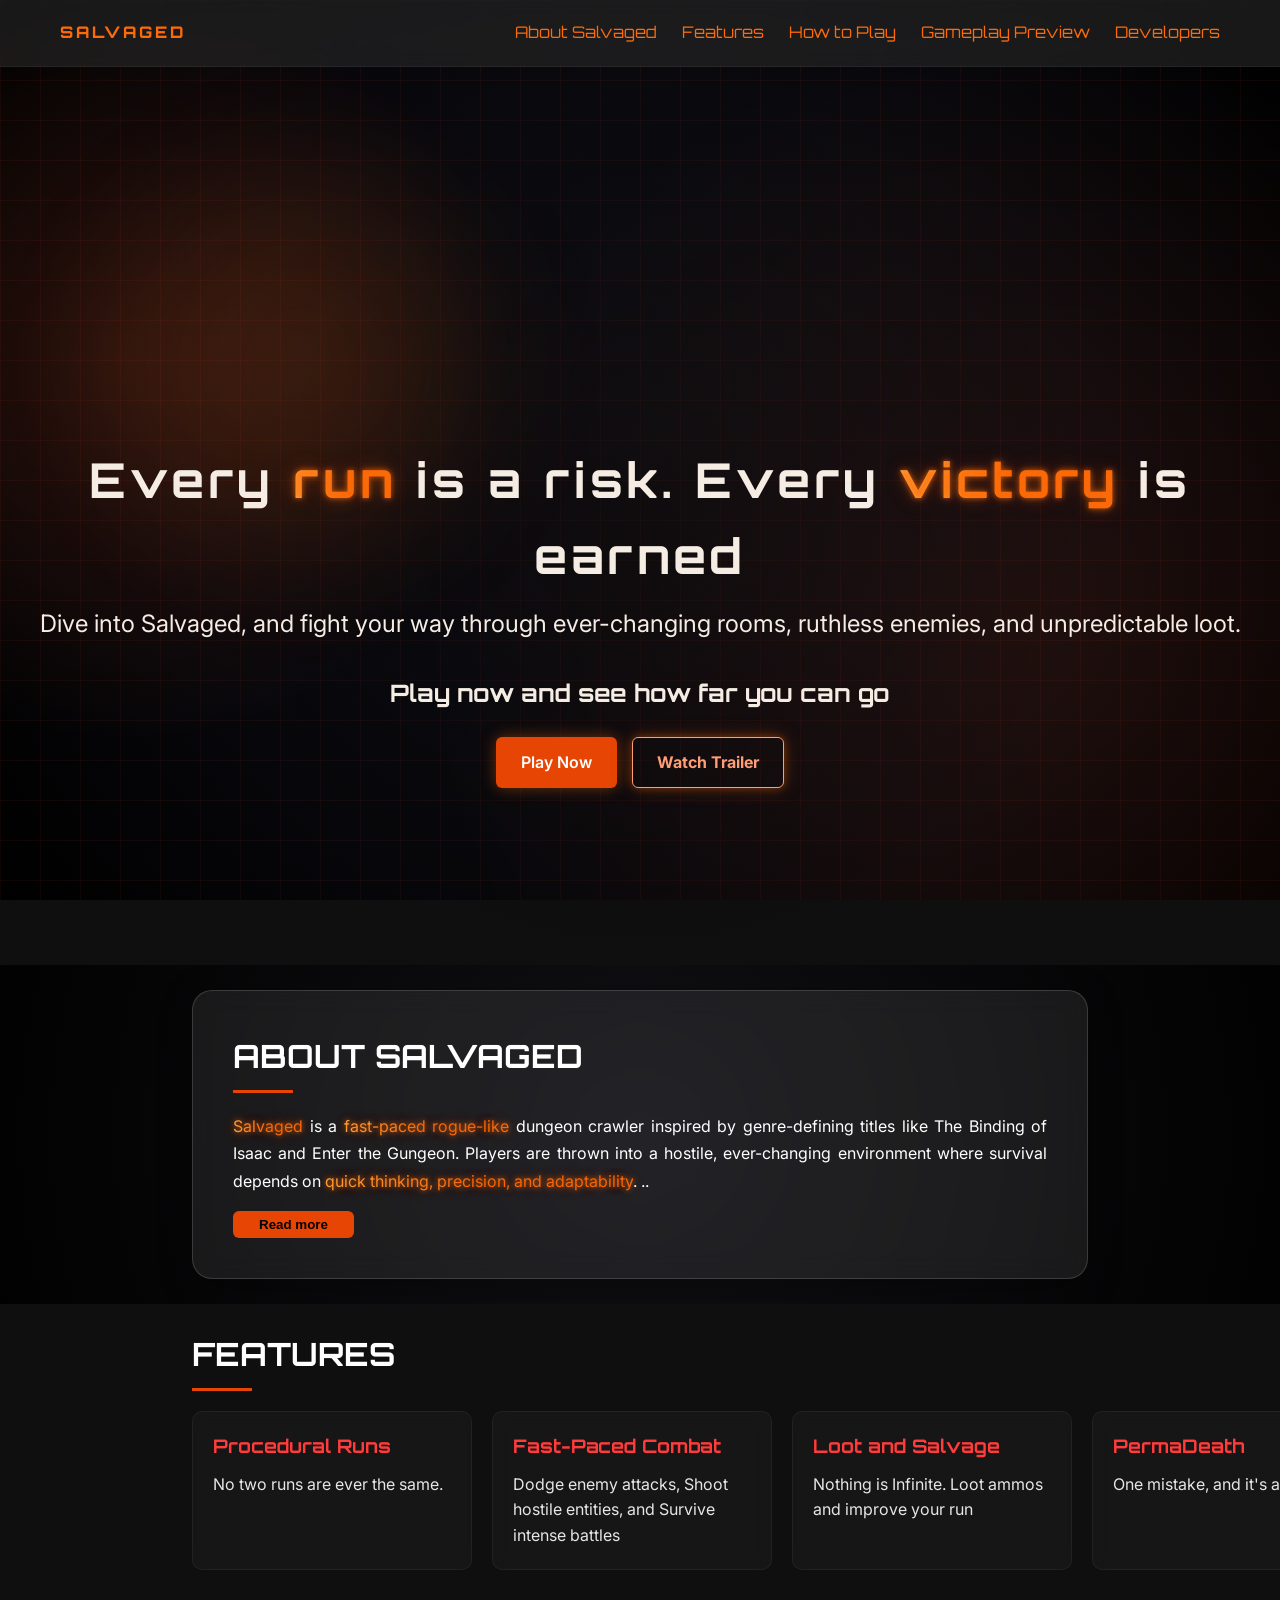
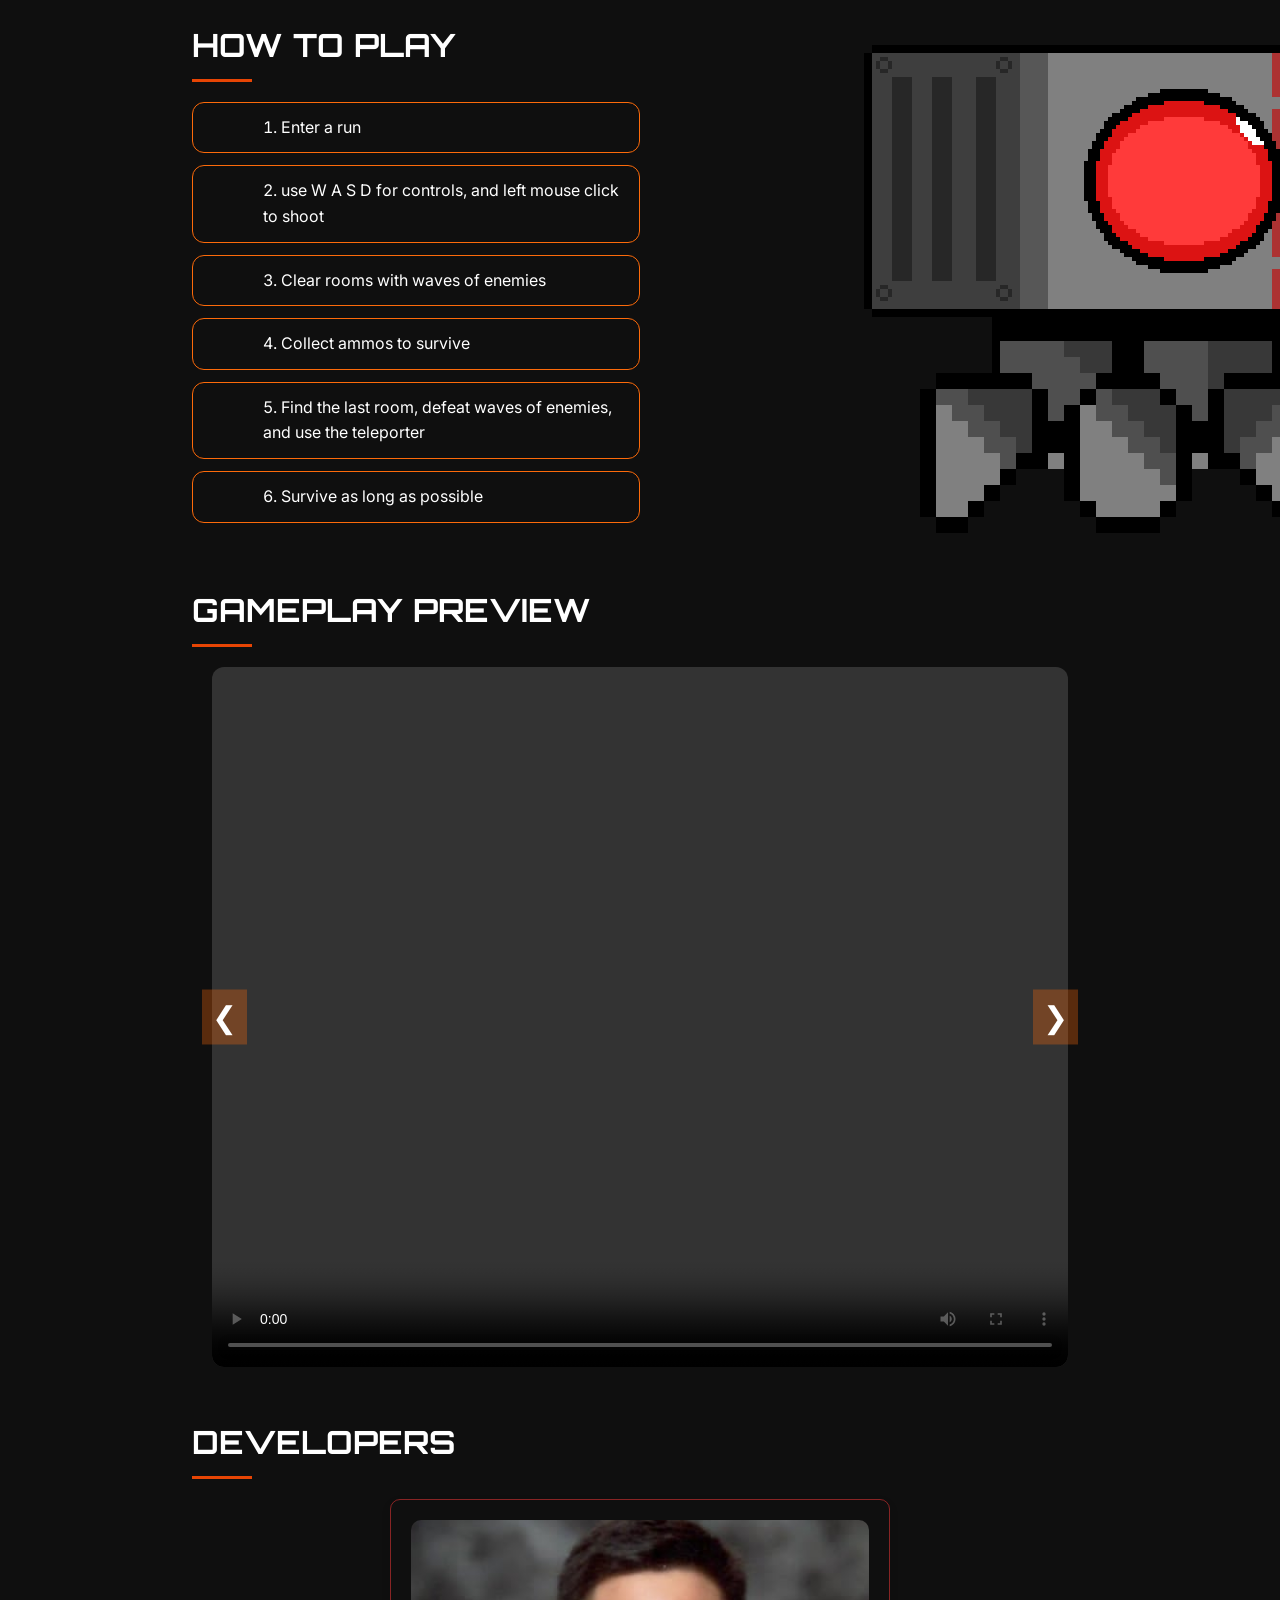
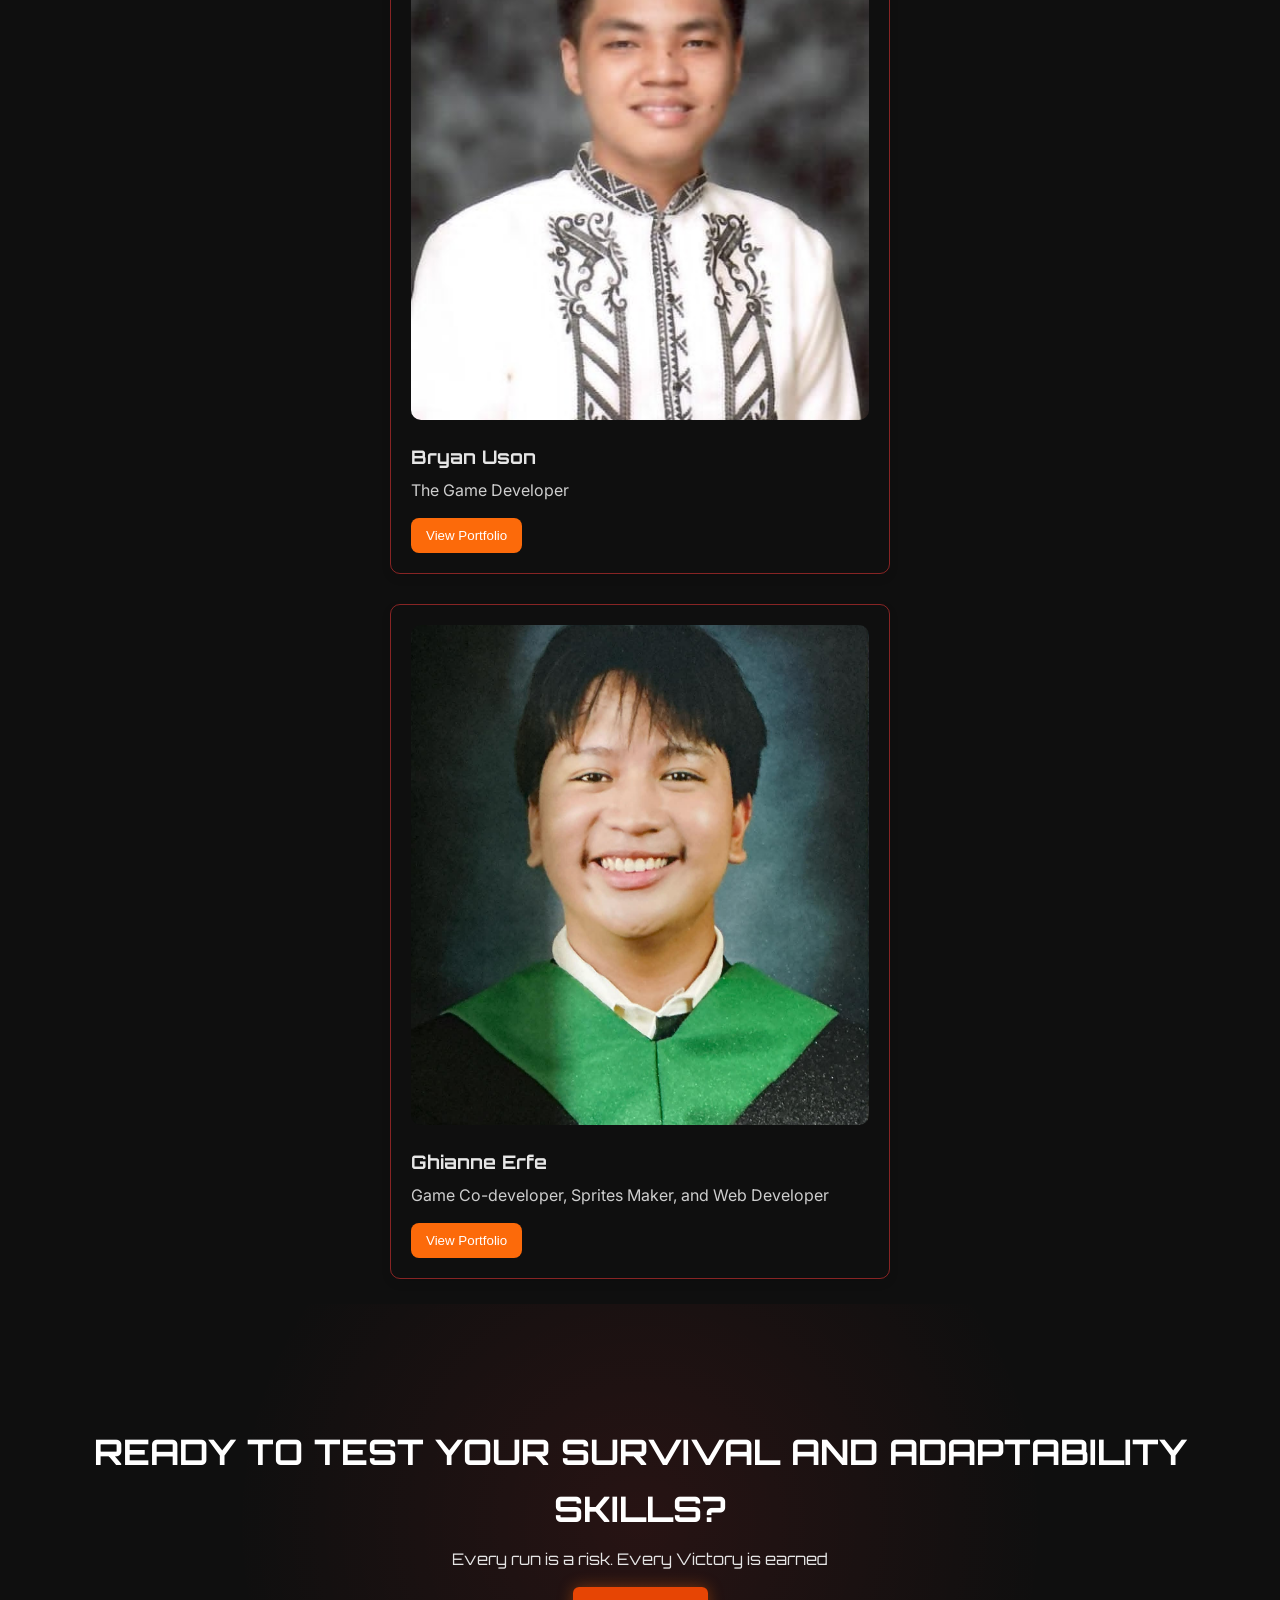
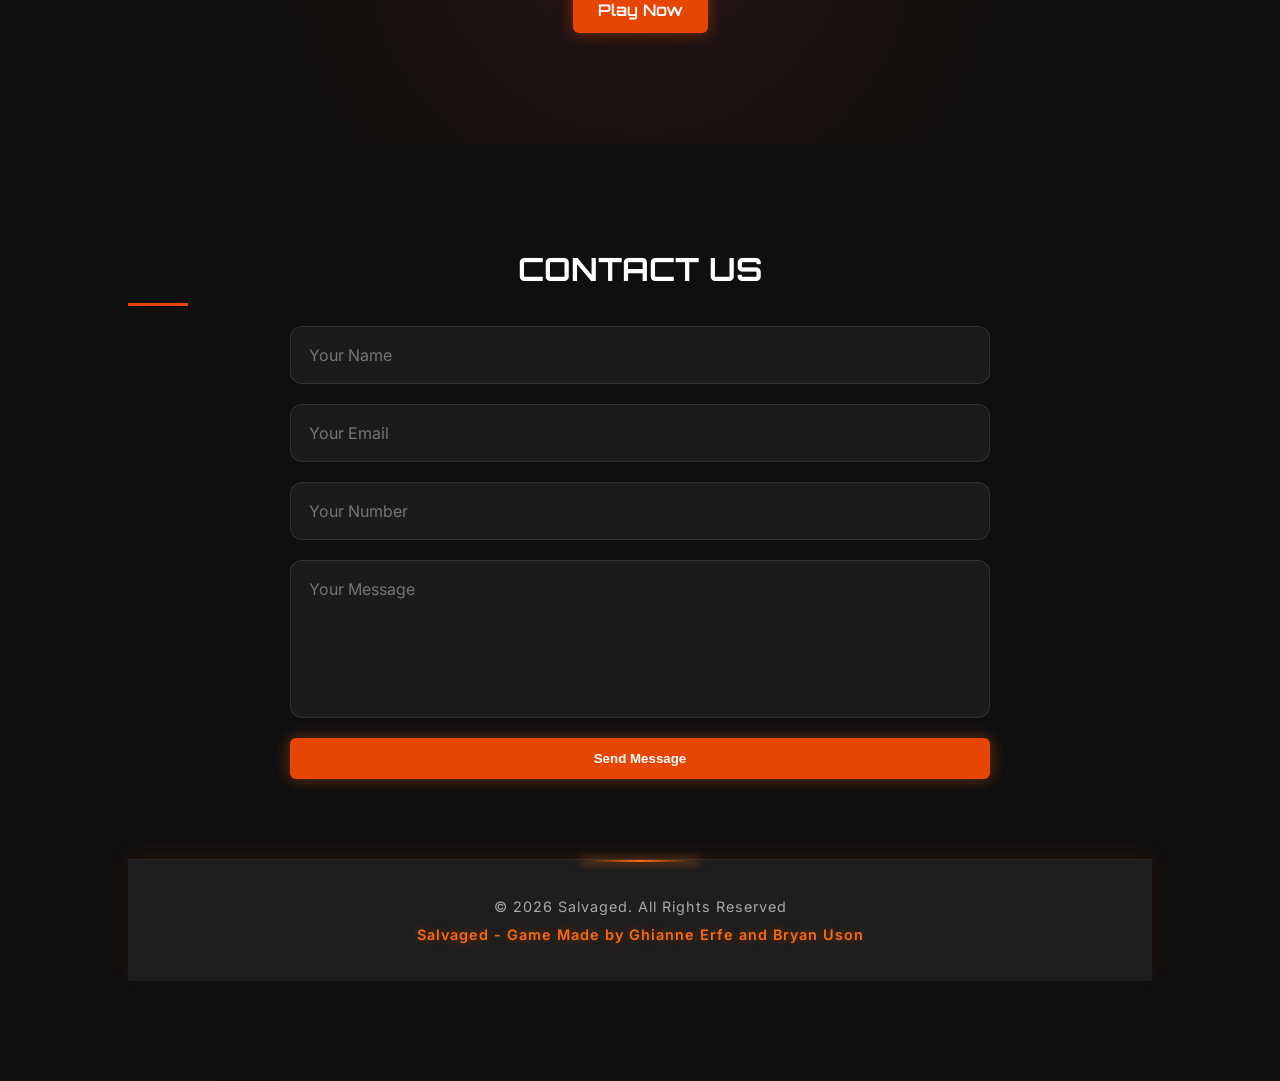
==== commit bc3f6dd1: "Add contact section with form and styling for user inquiries" ====
--- a/index.html
+++ b/index.html
@@ -181,6 +181,32 @@
             <a href="#" class="btn primary large">Play Now</a>
         </section>
 
+        <section class="section contact" id="contact">
+            <h2>CONTACT US</h2>
+
+            <form action="https://api.web3forms.com/submit" method="POST" class="contact-form">
+
+                <!-- Replace with your Web3Forms Access Key -->
+                <input type="hidden" name="access_key" value="9eb15987-2002-4d39-8e7d-62fbec9bada2">
+
+                <input type="text" name="name" placeholder="Your Name" required>
+
+                <input type="email" name="email" placeholder="Your Email" required>
+
+                <input type="tel" name="number" placeholder="Your Number" required>
+
+                <textarea 
+                    name="message" 
+                    rows="6" 
+                    placeholder="Your Message"
+                    required
+                ></textarea>
+
+                <button type="submit" class="btn primary">
+                    Send Message
+                </button>
+            </form>
+
         <!-- FOOTER -->
         <footer class="footer">
             <p>&copy; 2026 Salvaged. All Rights Reserved</p>
--- a/styles/styling.css
+++ b/styles/styling.css
@@ -663,6 +663,49 @@
     box-shadow: 0 -5px 30px rgba(252, 106, 10, 0.15);
 }
 
+/* CONTACT SECTION */
+
+.contact {
+    text-align: center;
+    padding: 100px 10%;
+}
+
+.contact-form {
+    max-width: 700px;
+    margin: auto;
+
+    display: flex;
+    flex-direction: column;
+    gap: 20px;
+}
+
+.contact-form input,
+.contact-form textarea {
+    width: 100%;
+    padding: 18px;
+
+    border: 1px solid rgba(255,255,255,0.1);
+    border-radius: 12px;
+
+    background: rgba(255,255,255,0.05);
+    color: white;
+
+    font-size: 1rem;
+    font-family: "Inter", sans-serif;
+
+    outline: none;
+    transition: 0.3s ease;
+}
+
+.contact-form input:focus,
+.contact-form textarea:focus {
+    border-color: #ff3c3c;
+    box-shadow: 0 0 15px rgba(255,60,60,0.3);
+}
+
+.contact-form textarea {
+    resize: none;
+}
 
 /* TEXT ANIMATIONS */
 h2, .feature-card h3, .dev-card h3 {
@@ -689,4 +732,5 @@
     inset: 0;
     pointer-events: none; /* 👈 important */
     z-index: 1; /* below UI (adjust if needed) */
-}+}
+
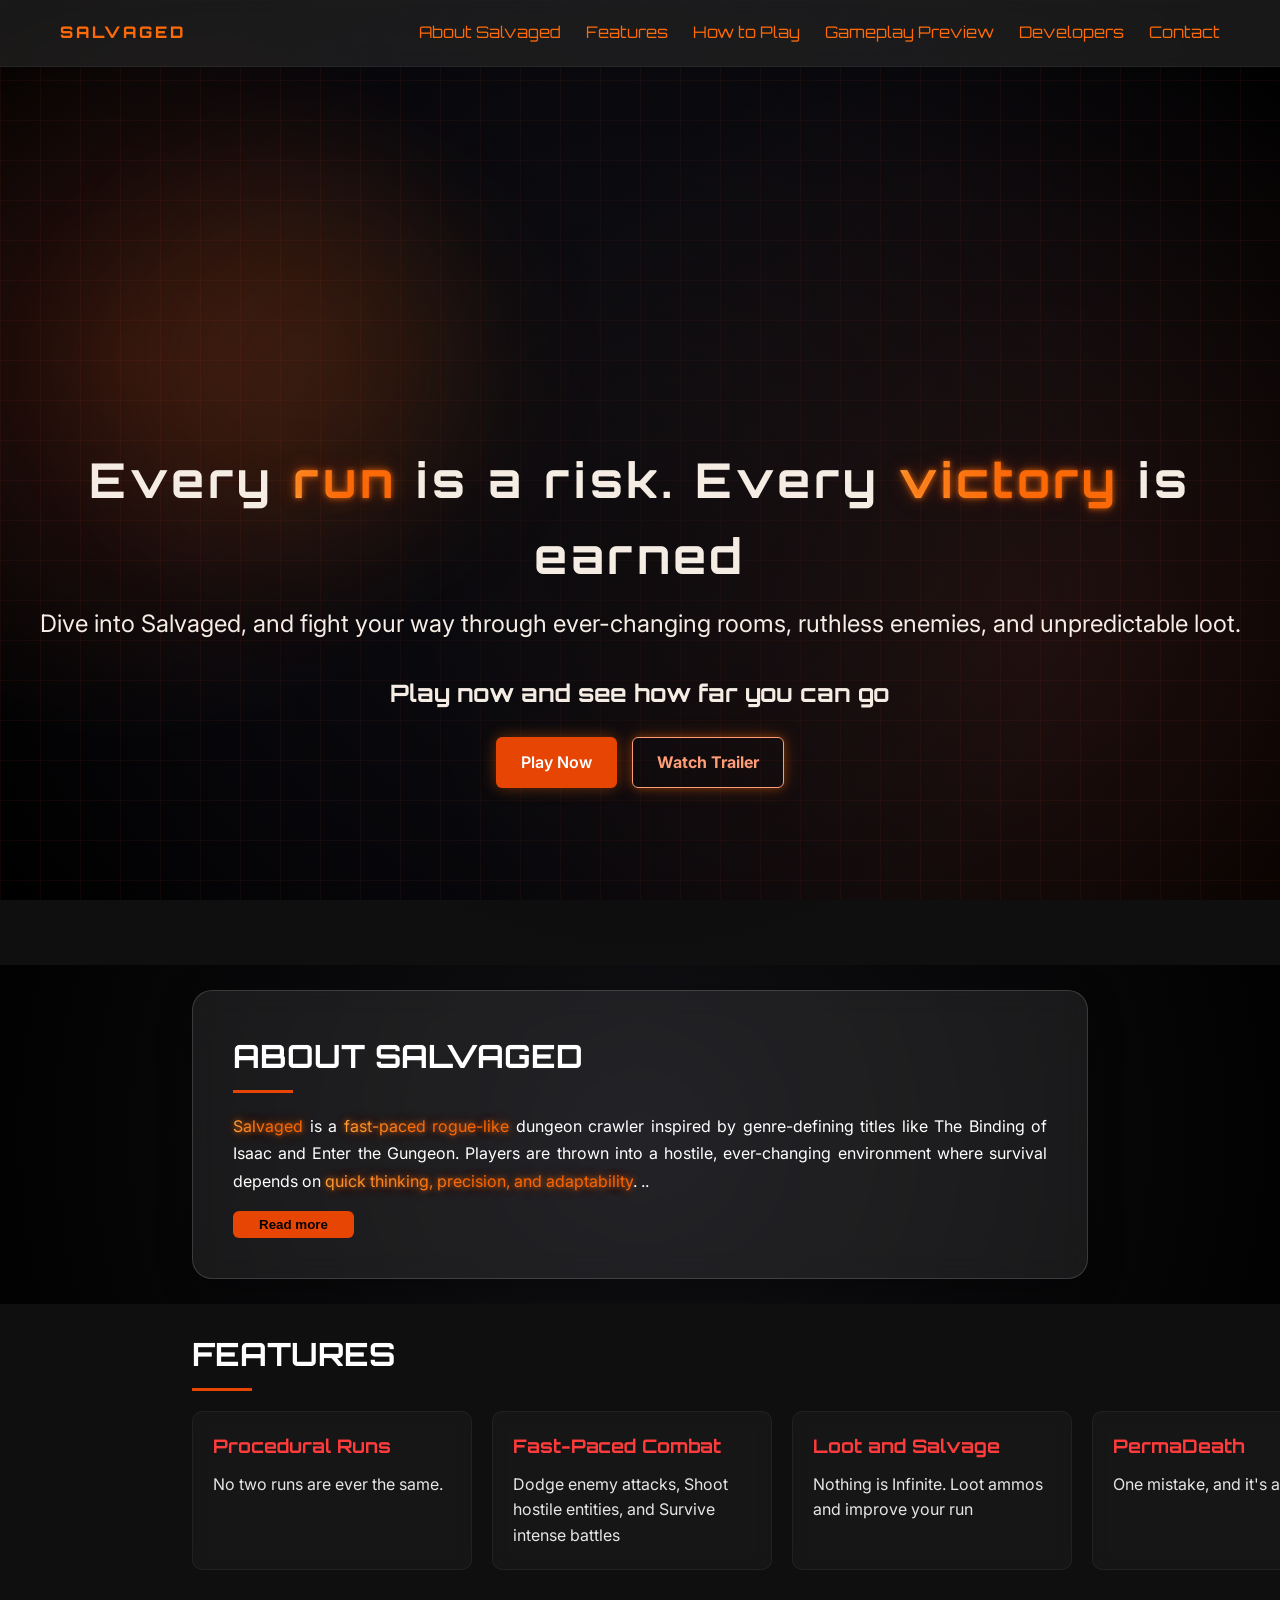
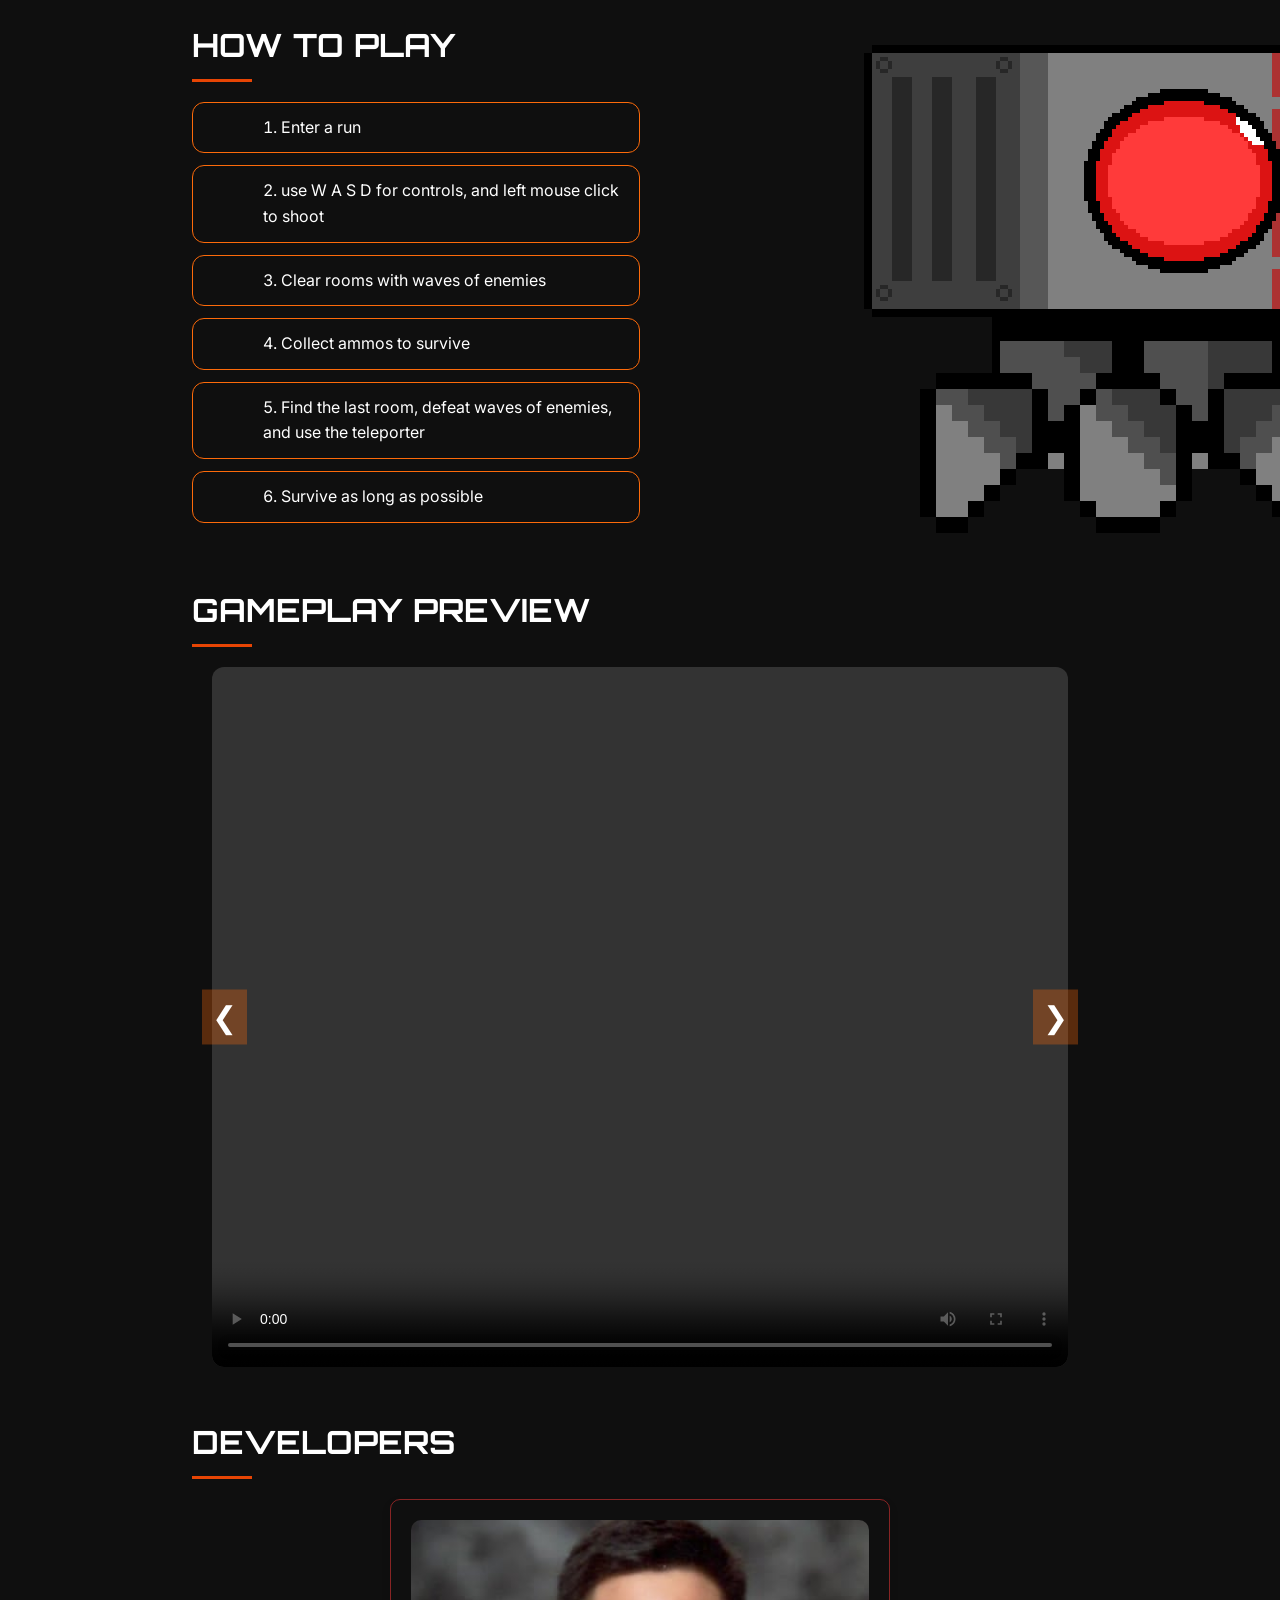
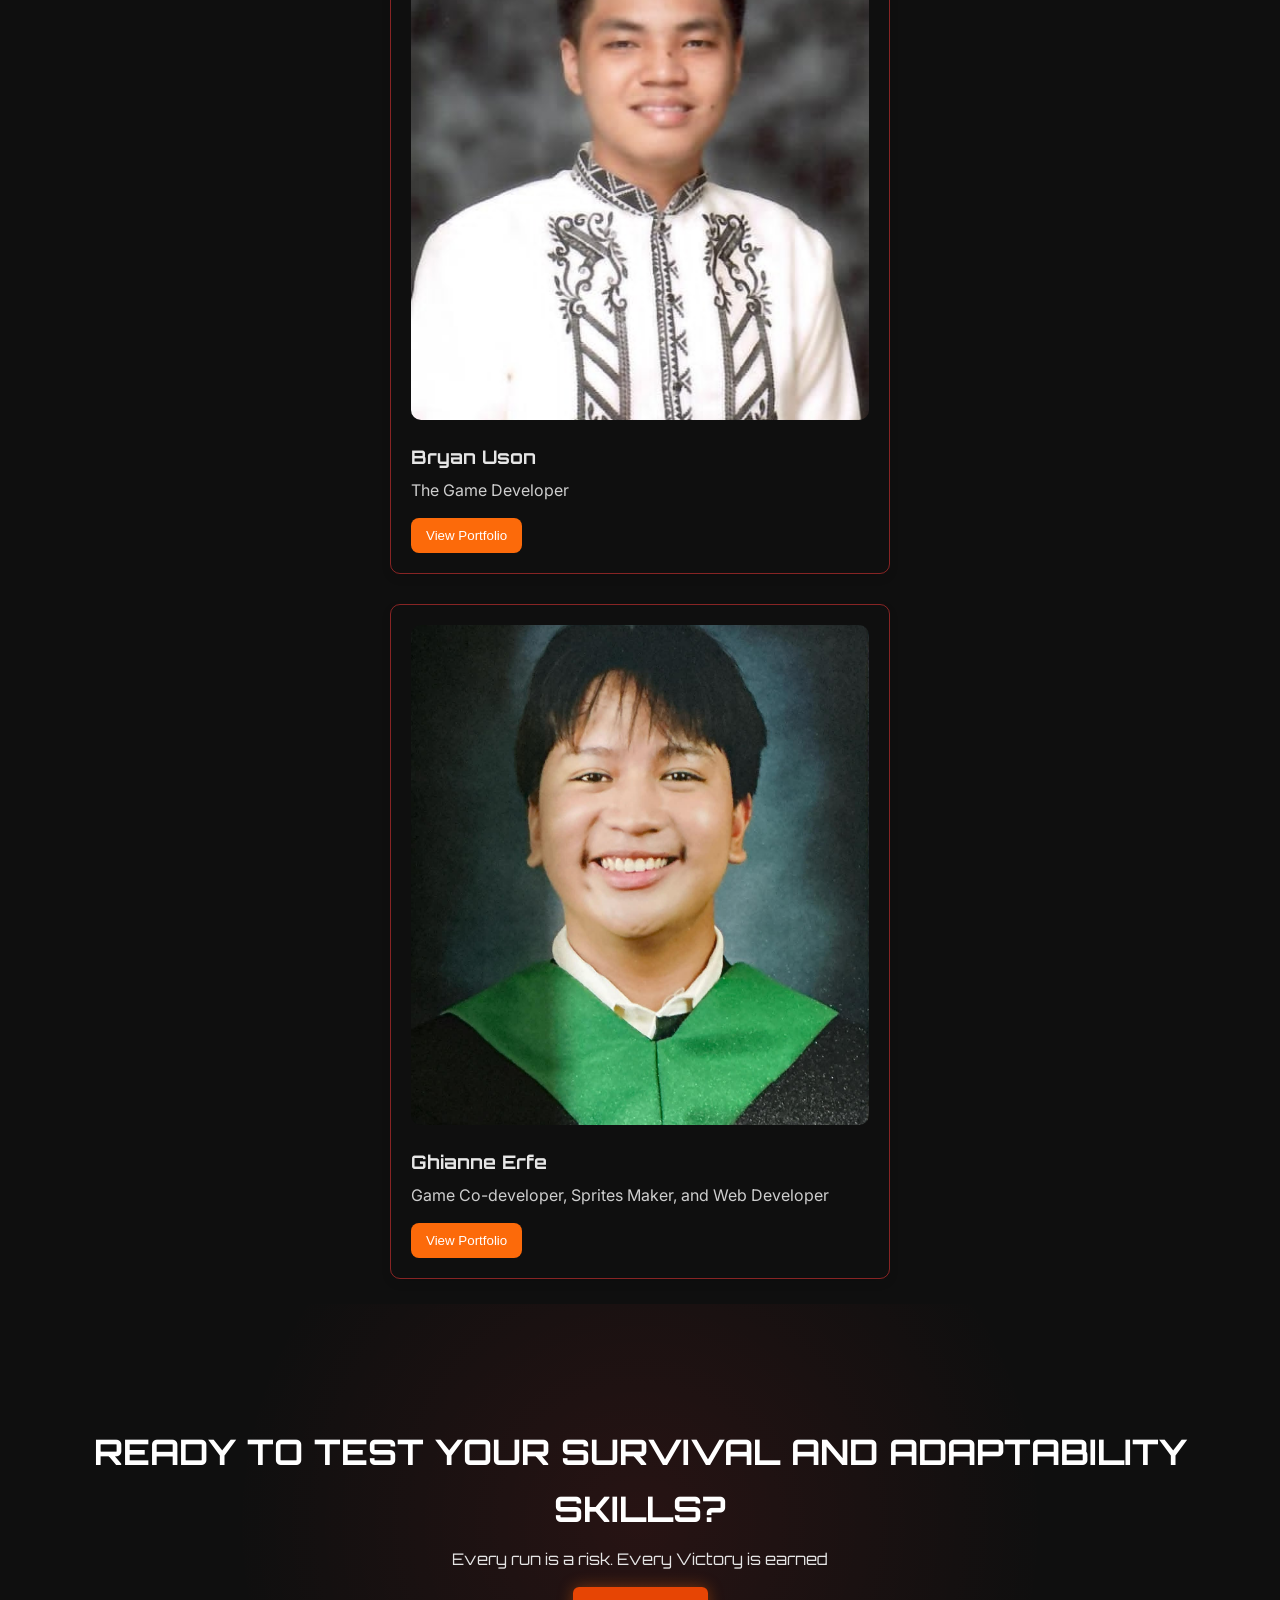
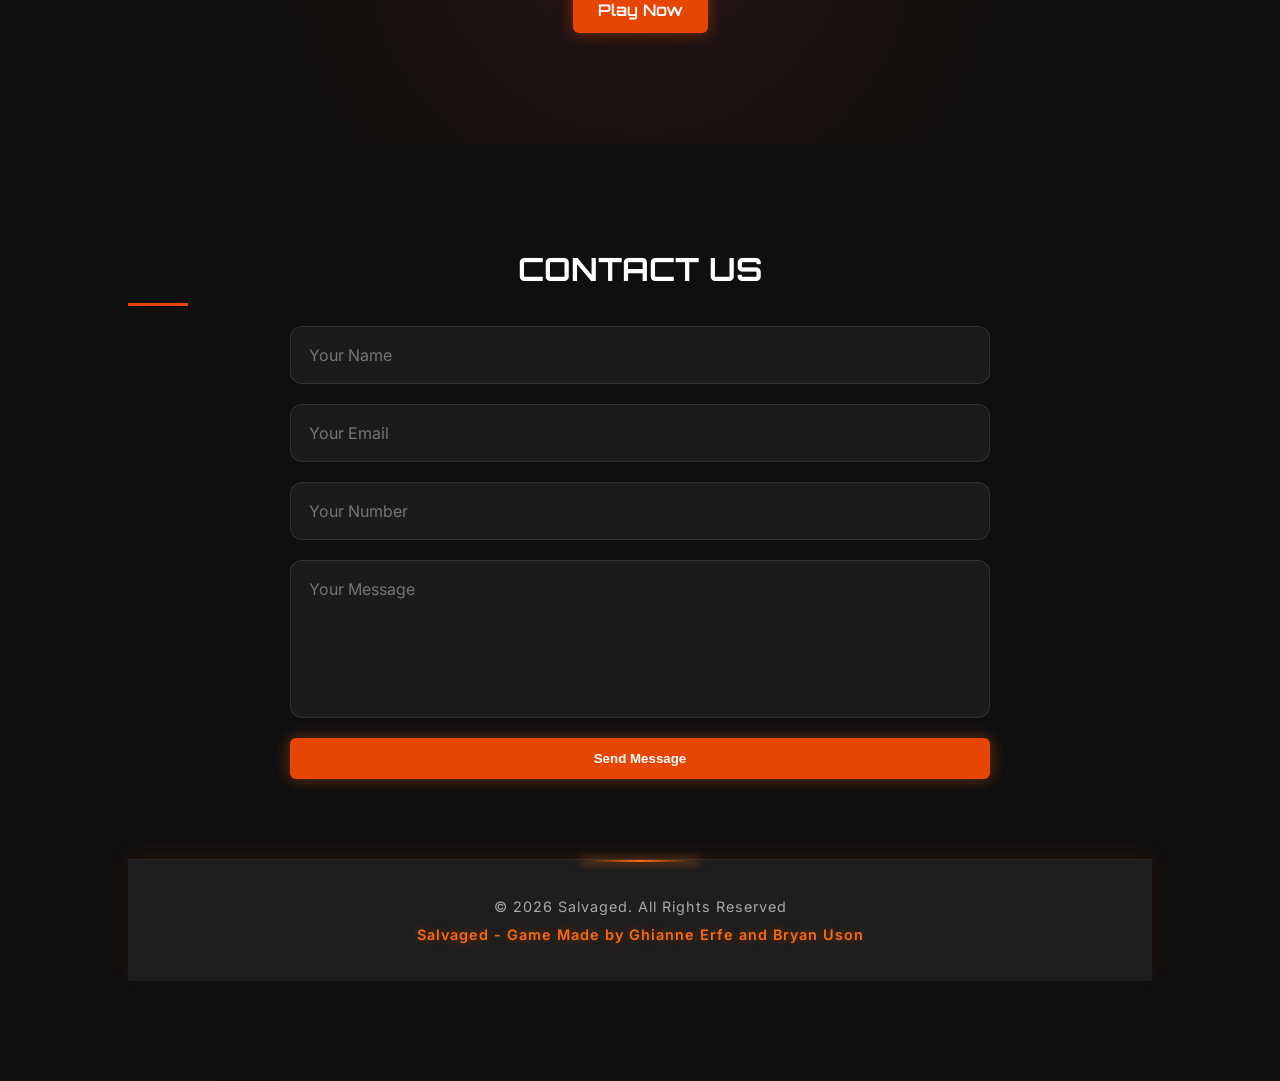
==== commit 4b07842d: "Add contact link to navbar for user inquiries" ====
--- a/index.html
+++ b/index.html
@@ -18,6 +18,7 @@
                 <li><a href="#howtoplay">How to Play</a></li>
                 <li><a href="#media">Gameplay Preview</a></li>
                 <li><a href="#developer">Developers</a></li>
+                <li><a href="#contact">Contact</a></li>
             </ul>
         </nav>
 
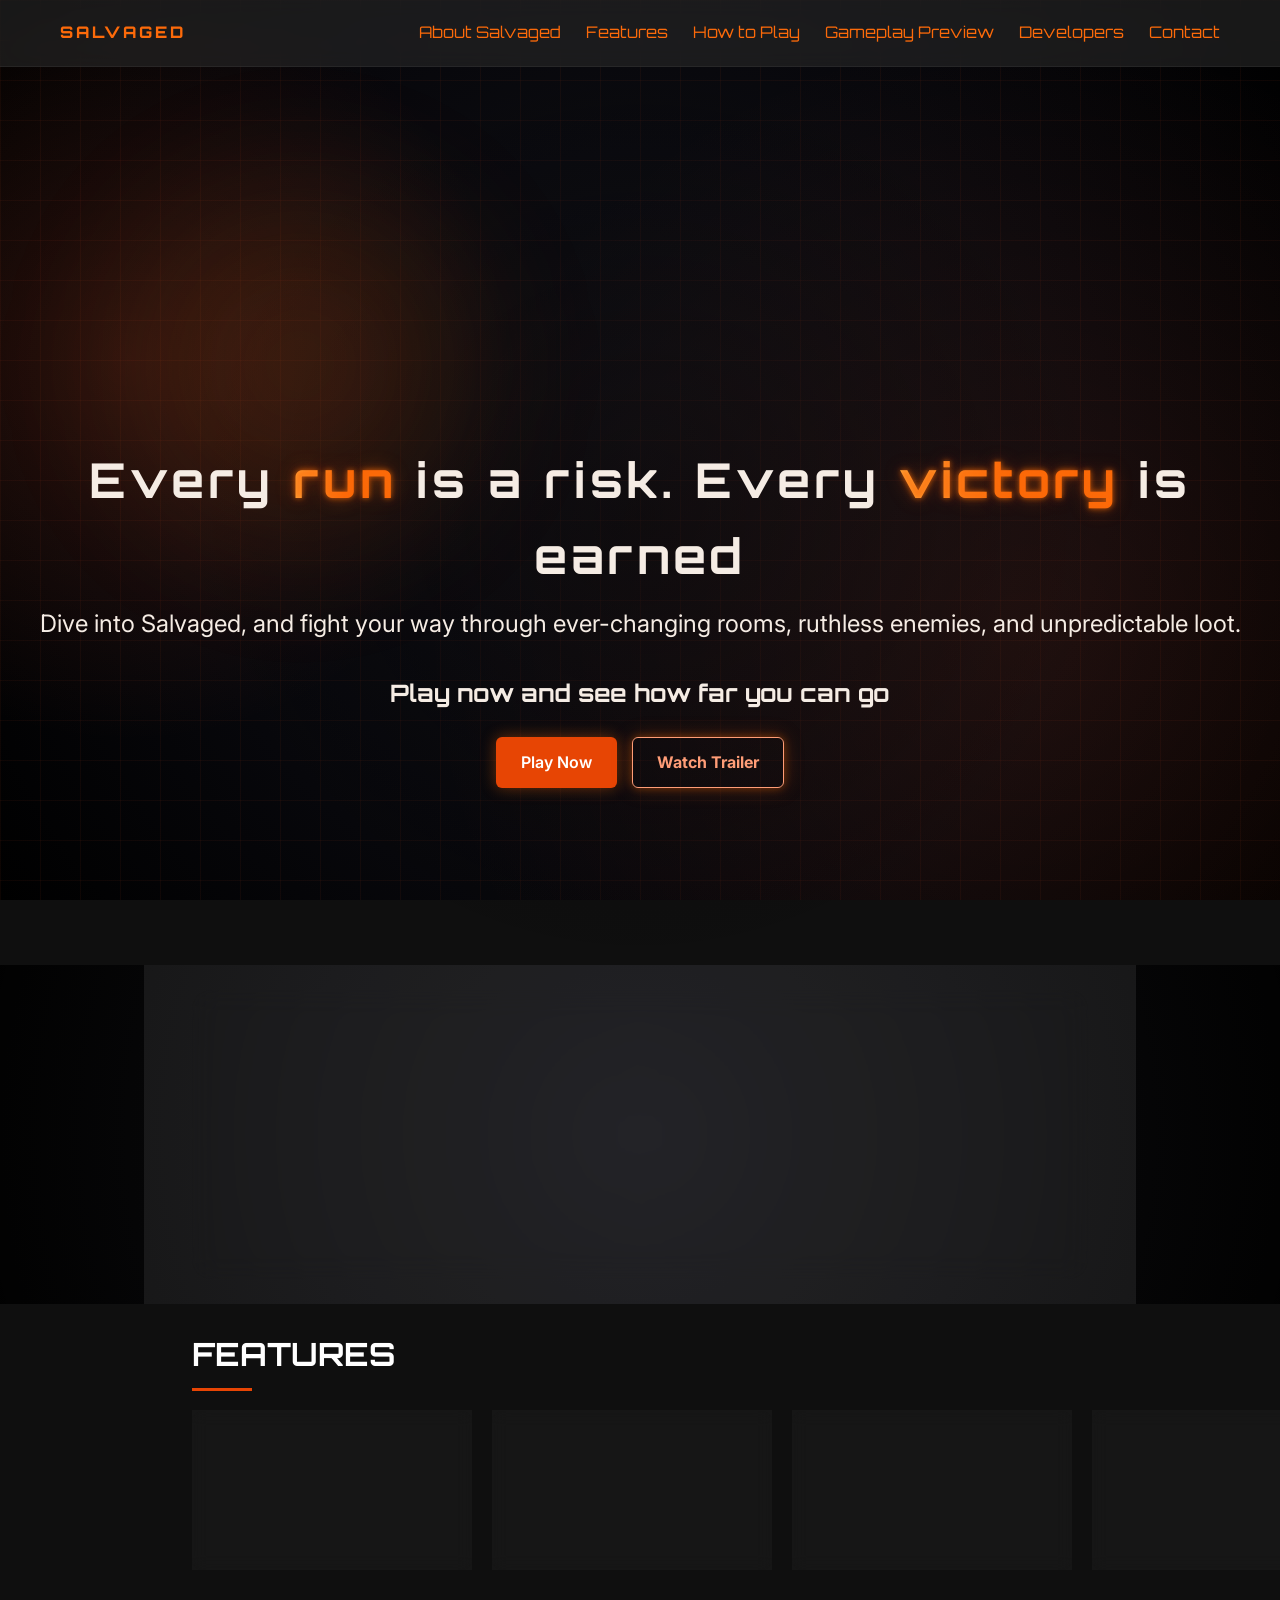
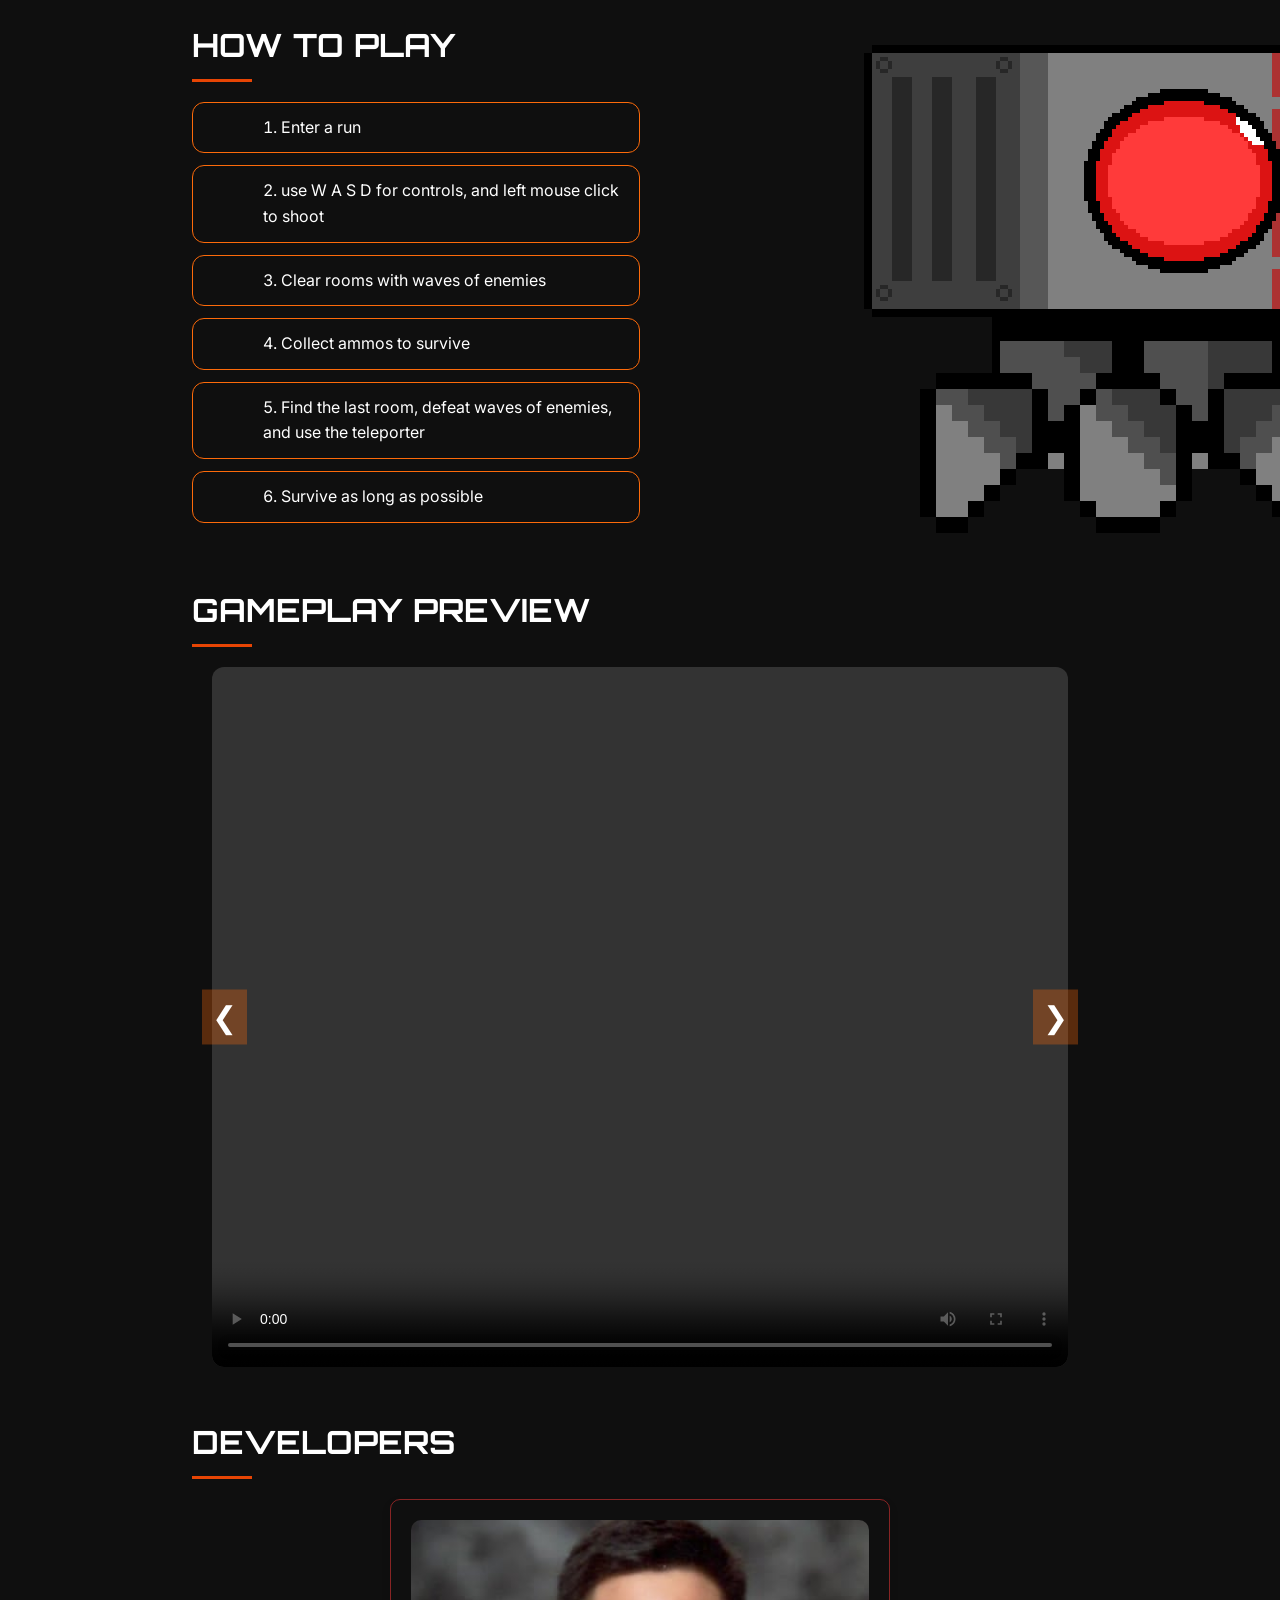
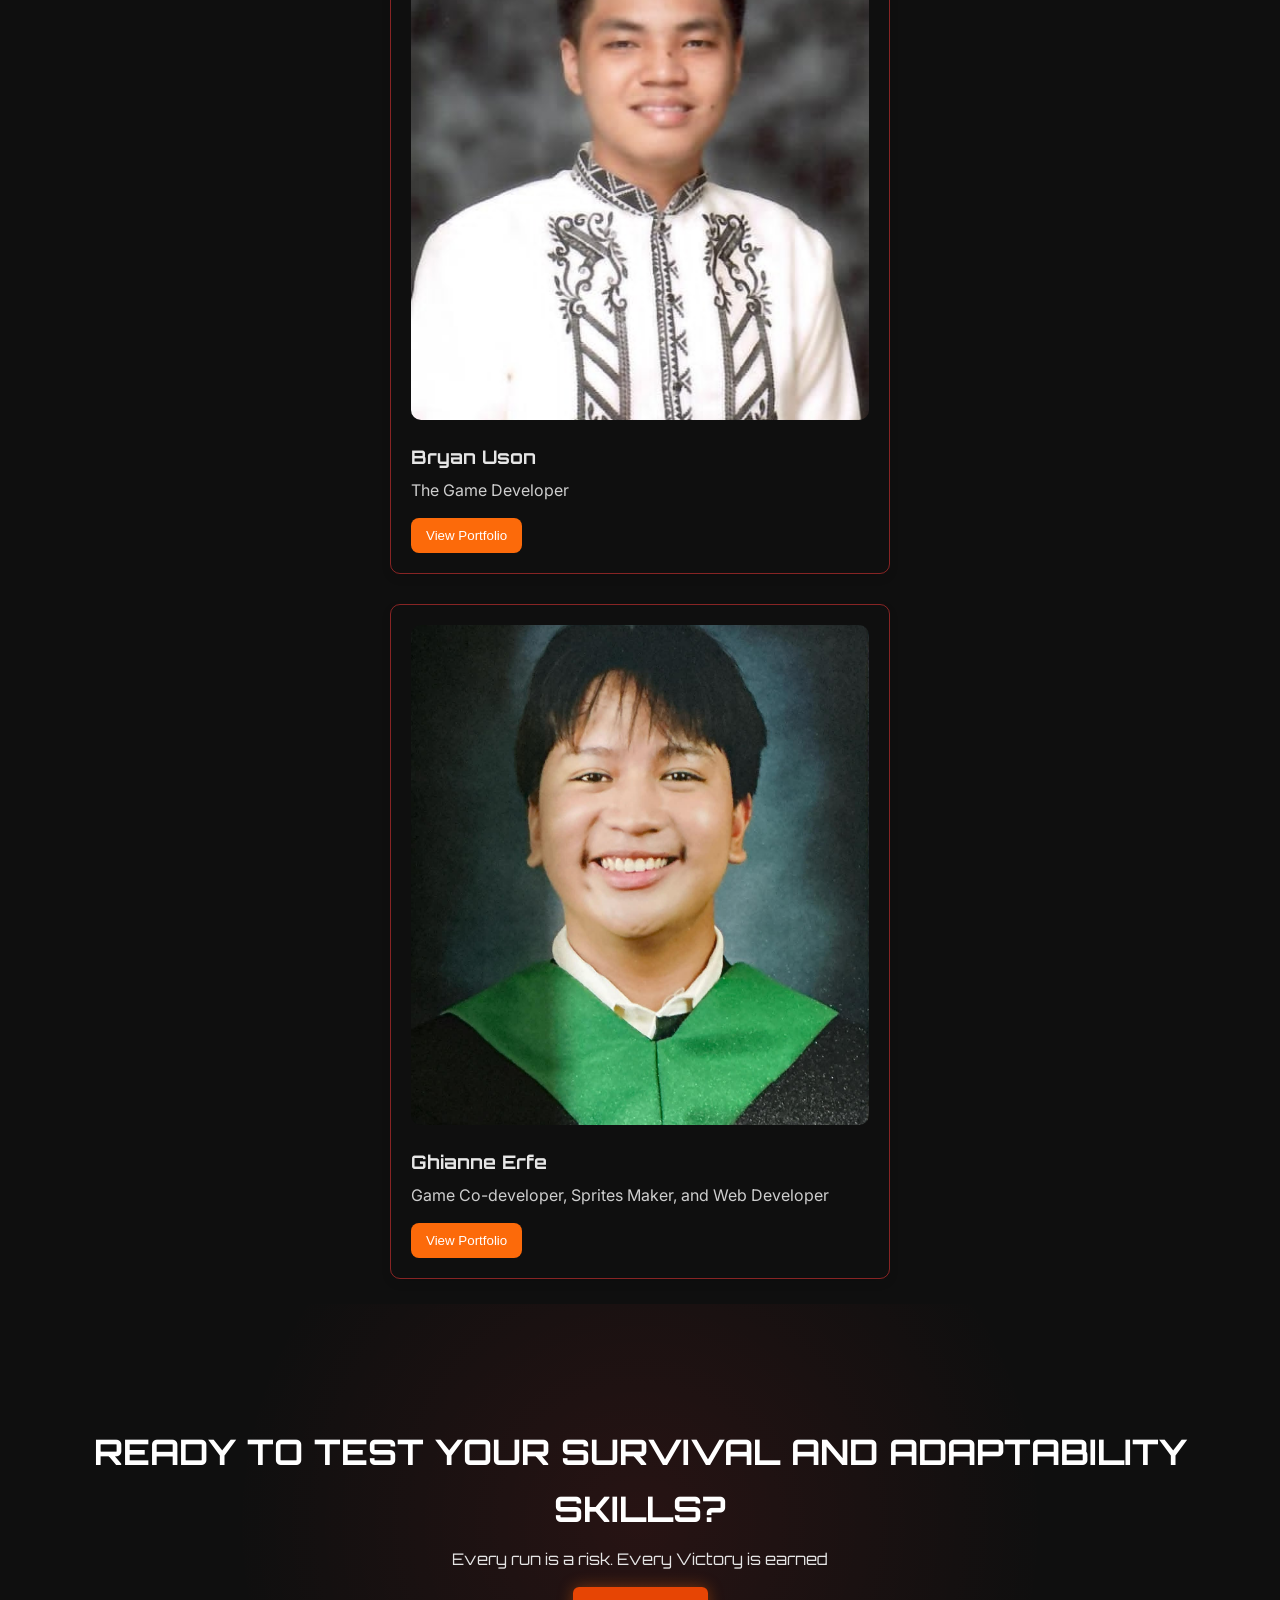
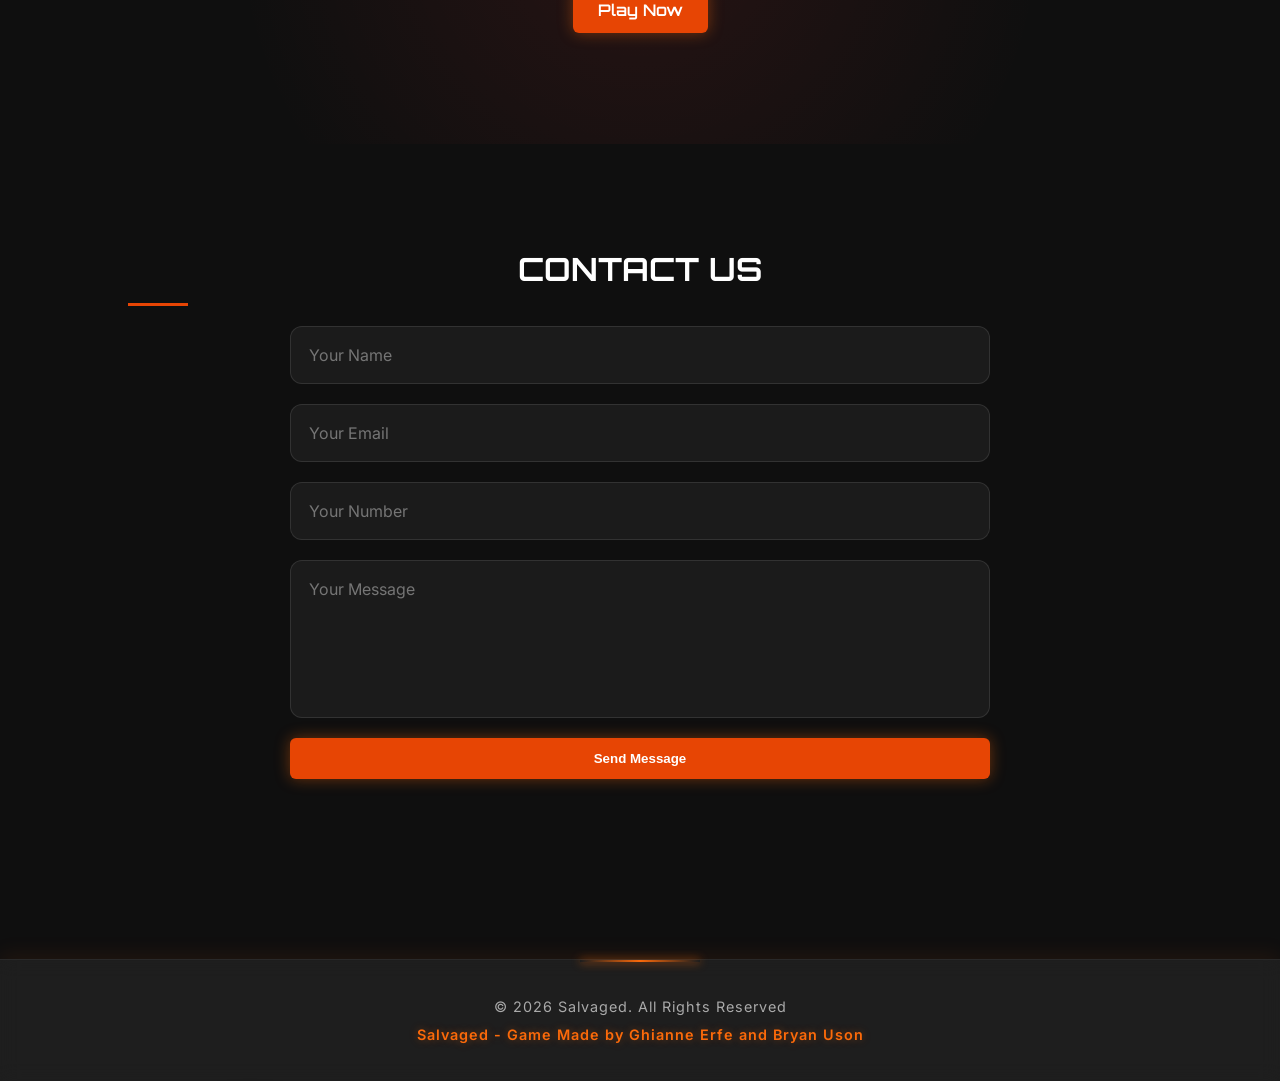
==== commit b7d4c72b: "Add responsive design styles for various screen sizes" ====
--- a/index.html
+++ b/index.html
@@ -207,6 +207,7 @@
                     Send Message
                 </button>
             </form>
+        </section>
 
         <!-- FOOTER -->
         <footer class="footer">
--- a/styles/styling.css
+++ b/styles/styling.css
@@ -734,3 +734,232 @@
     z-index: 1; /* below UI (adjust if needed) */
 }
 
+/* ========================= */
+/* RESPONSIVE DESIGN */
+/* ========================= */
+
+@media screen and (max-width: 1024px){
+
+    .section{
+        padding: 60px 8%;
+    }
+
+    .hero-content h1{
+        font-size: 2.5rem;
+    }
+
+    #subtitle{
+        font-size: 1.2rem;
+    }
+
+    .feature-grid{
+        flex-wrap: wrap;
+        justify-content: center;
+    }
+
+    .feature-card{
+        width: 100%;
+        max-width: 400px;
+    }
+
+    .dev-card{
+        width: 100%;
+        max-width: 450px;
+    }
+
+    .slide{
+        height: 500px;
+    }
+
+    #howtoplay::after{
+        display: none;
+    }
+
+    #howtoplay li{
+        width: 100%;
+    }
+}
+
+
+/* MOBILE */
+@media screen and (max-width: 768px){
+
+    /* NAVBAR */
+    .navbar{
+        flex-direction: column;
+        padding: 15px 20px;
+        gap: 15px;
+    }
+
+    .nav-links{
+        flex-wrap: wrap;
+        justify-content: center;
+        gap: 12px;
+    }
+
+    .nav-links a{
+        font-size: 0.85rem;
+    }
+
+    /* HERO */
+    .hero{
+        height: auto;
+        min-height: 100vh;
+        padding: 120px 20px 80px;
+    }
+
+    .hero-content{
+        padding-top: 50px;
+    }
+
+    .hero-content h1{
+        font-size: 2rem;
+        line-height: 1.3;
+        letter-spacing: 2px;
+    }
+
+    #subtitle{
+        font-size: 1rem;
+        padding-bottom: 15px;
+    }
+
+    .hero-content h3{
+        font-size: 1rem;
+    }
+
+    .hero-buttons{
+        flex-direction: column;
+        align-items: center;
+    }
+
+    .btn{
+        width: 100%;
+        max-width: 300px;
+        text-align: center;
+    }
+
+    /* GENERAL */
+    .section{
+        padding: 50px 20px;
+    }
+
+    .section h2{
+        font-size: 1.6rem;
+    }
+
+    /* ABOUT */
+    .video-section{
+        padding: 60px 20px;
+    }
+
+    .video-section .content{
+        padding: 25px;
+    }
+
+    /* FEATURES */
+    .feature-grid{
+        flex-direction: column;
+        align-items: center;
+    }
+
+    .feature-card{
+        min-width: unset;
+        width: 100%;
+    }
+
+    /* HOW TO PLAY */
+    #howtoplay li{
+        width: 100%;
+        padding: 12px 16px;
+    }
+
+    #howtoplay::after{
+        display: none;
+    }
+
+    /* MEDIA */
+    .slide{
+        height: 250px;
+    }
+
+    .nav{
+        font-size: 20px;
+        padding: 6px;
+    }
+
+    /* DEVELOPERS */
+    .card-container{
+        flex-direction: column;
+        align-items: center;
+    }
+
+    .dev-card{
+        width: 100%;
+    }
+
+    .dev-card img{
+        height: 300px;
+    }
+
+    /* CONTACT */
+    .contact{
+        padding: 60px 20px;
+    }
+
+    .contact-form input,
+    .contact-form textarea{
+        padding: 14px;
+    }
+
+    /* CTA */
+    .cta-section{
+        padding: 80px 20px;
+    }
+
+    .cta-section h2{
+        font-size: 1.5rem;
+    }
+
+    /* FOOTER */
+    .footer{
+        padding: 20px;
+        font-size: 0.8rem;
+    }
+}
+
+
+/* SMALL PHONES */
+@media screen and (max-width: 480px){
+
+    .hero-content h1{
+        font-size: 1.6rem;
+    }
+
+    .section h2{
+        font-size: 1.3rem;
+    }
+
+    #subtitle{
+        font-size: 0.95rem;
+    }
+
+    .hero-content h3{
+        font-size: 0.9rem;
+    }
+
+    .slide{
+        height: 200px;
+    }
+
+    .logo{
+        font-size: 1rem;
+    }
+
+    .nav-links{
+        gap: 8px;
+    }
+
+    .nav-links a{
+        font-size: 0.75rem;
+    }
+}
